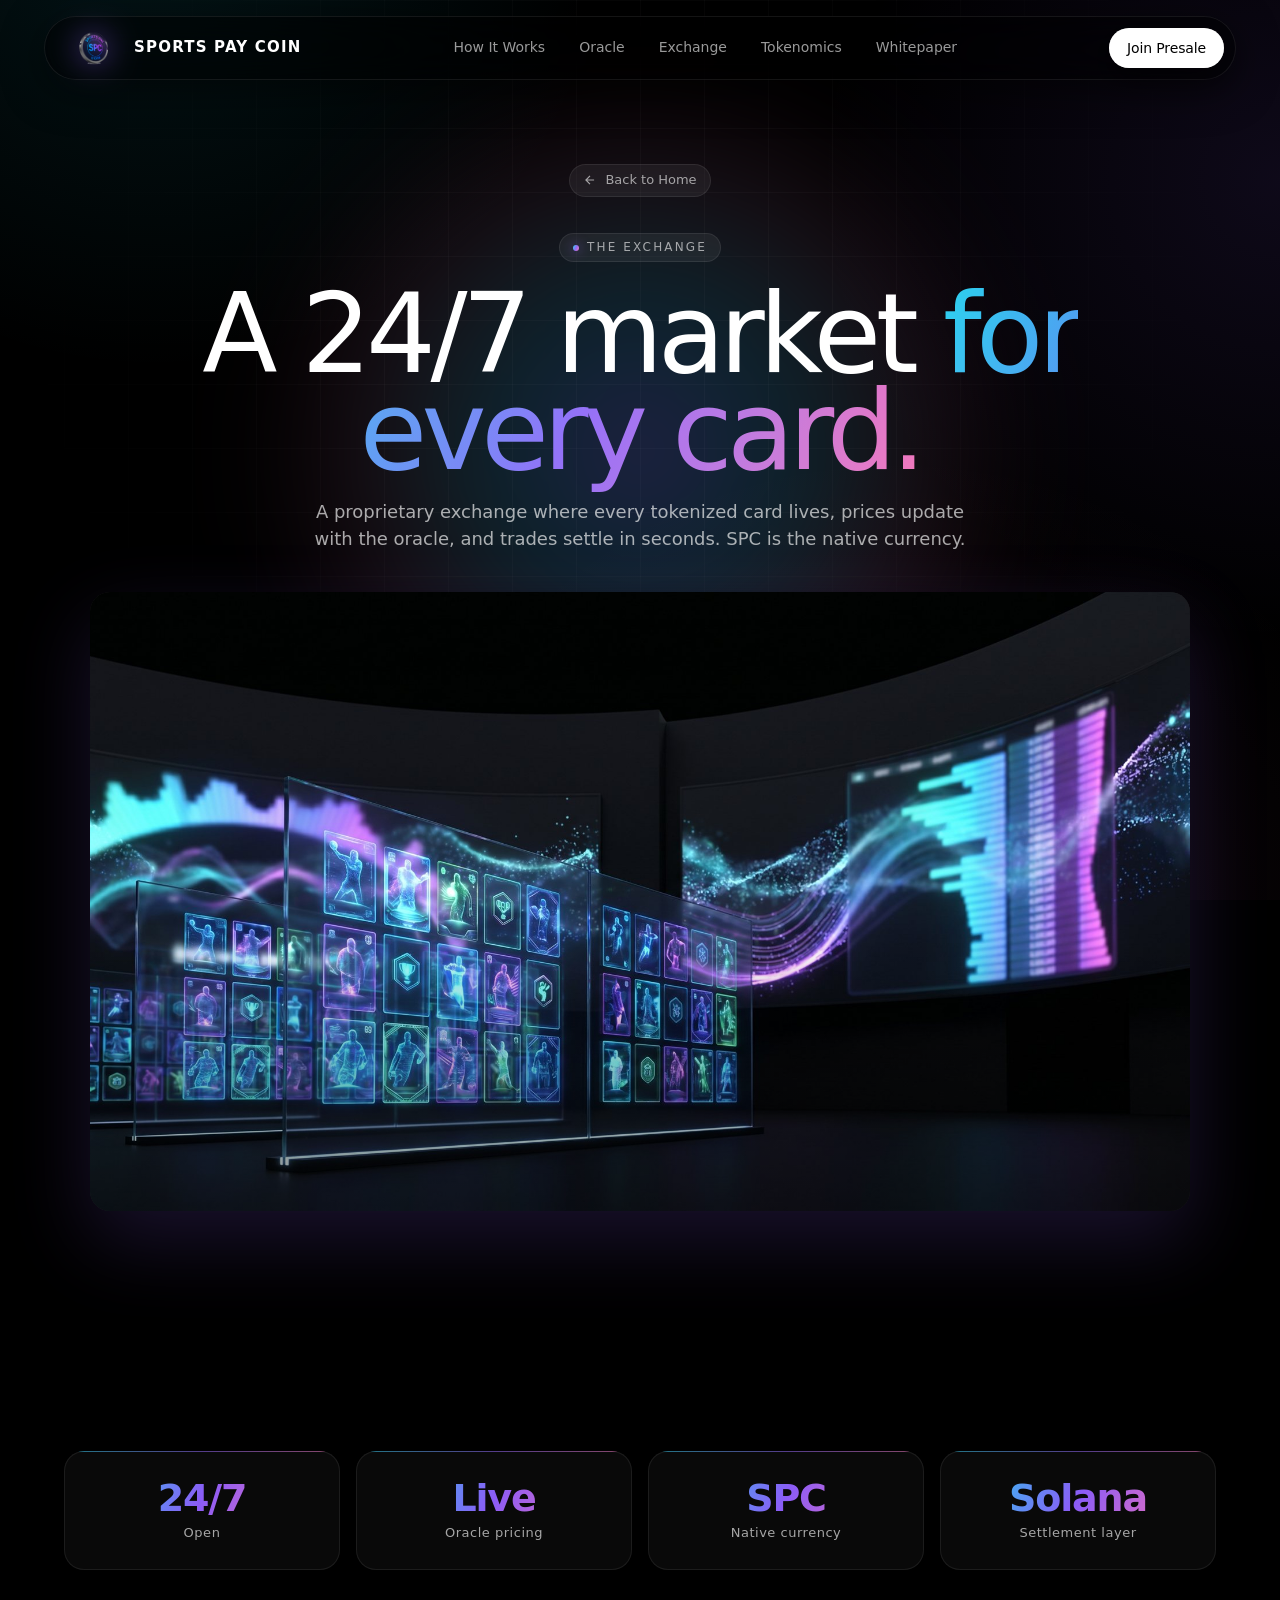
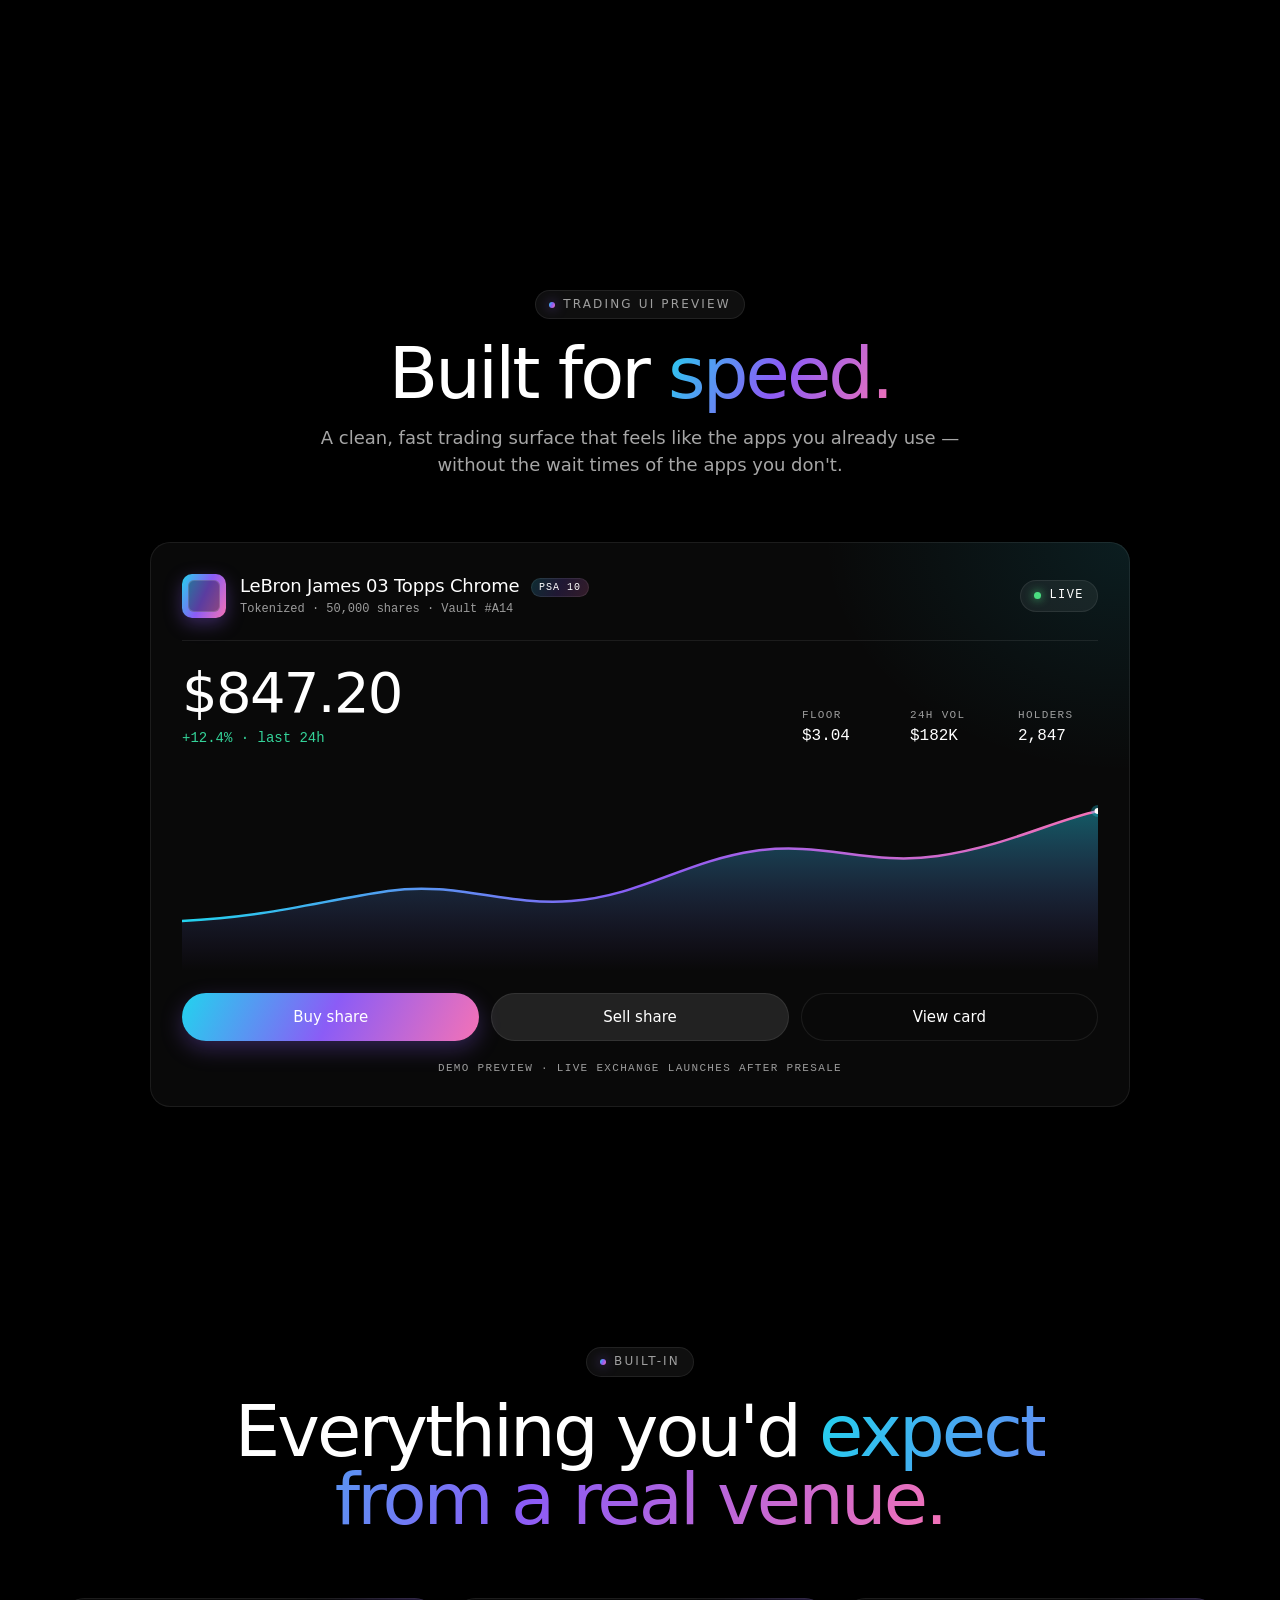
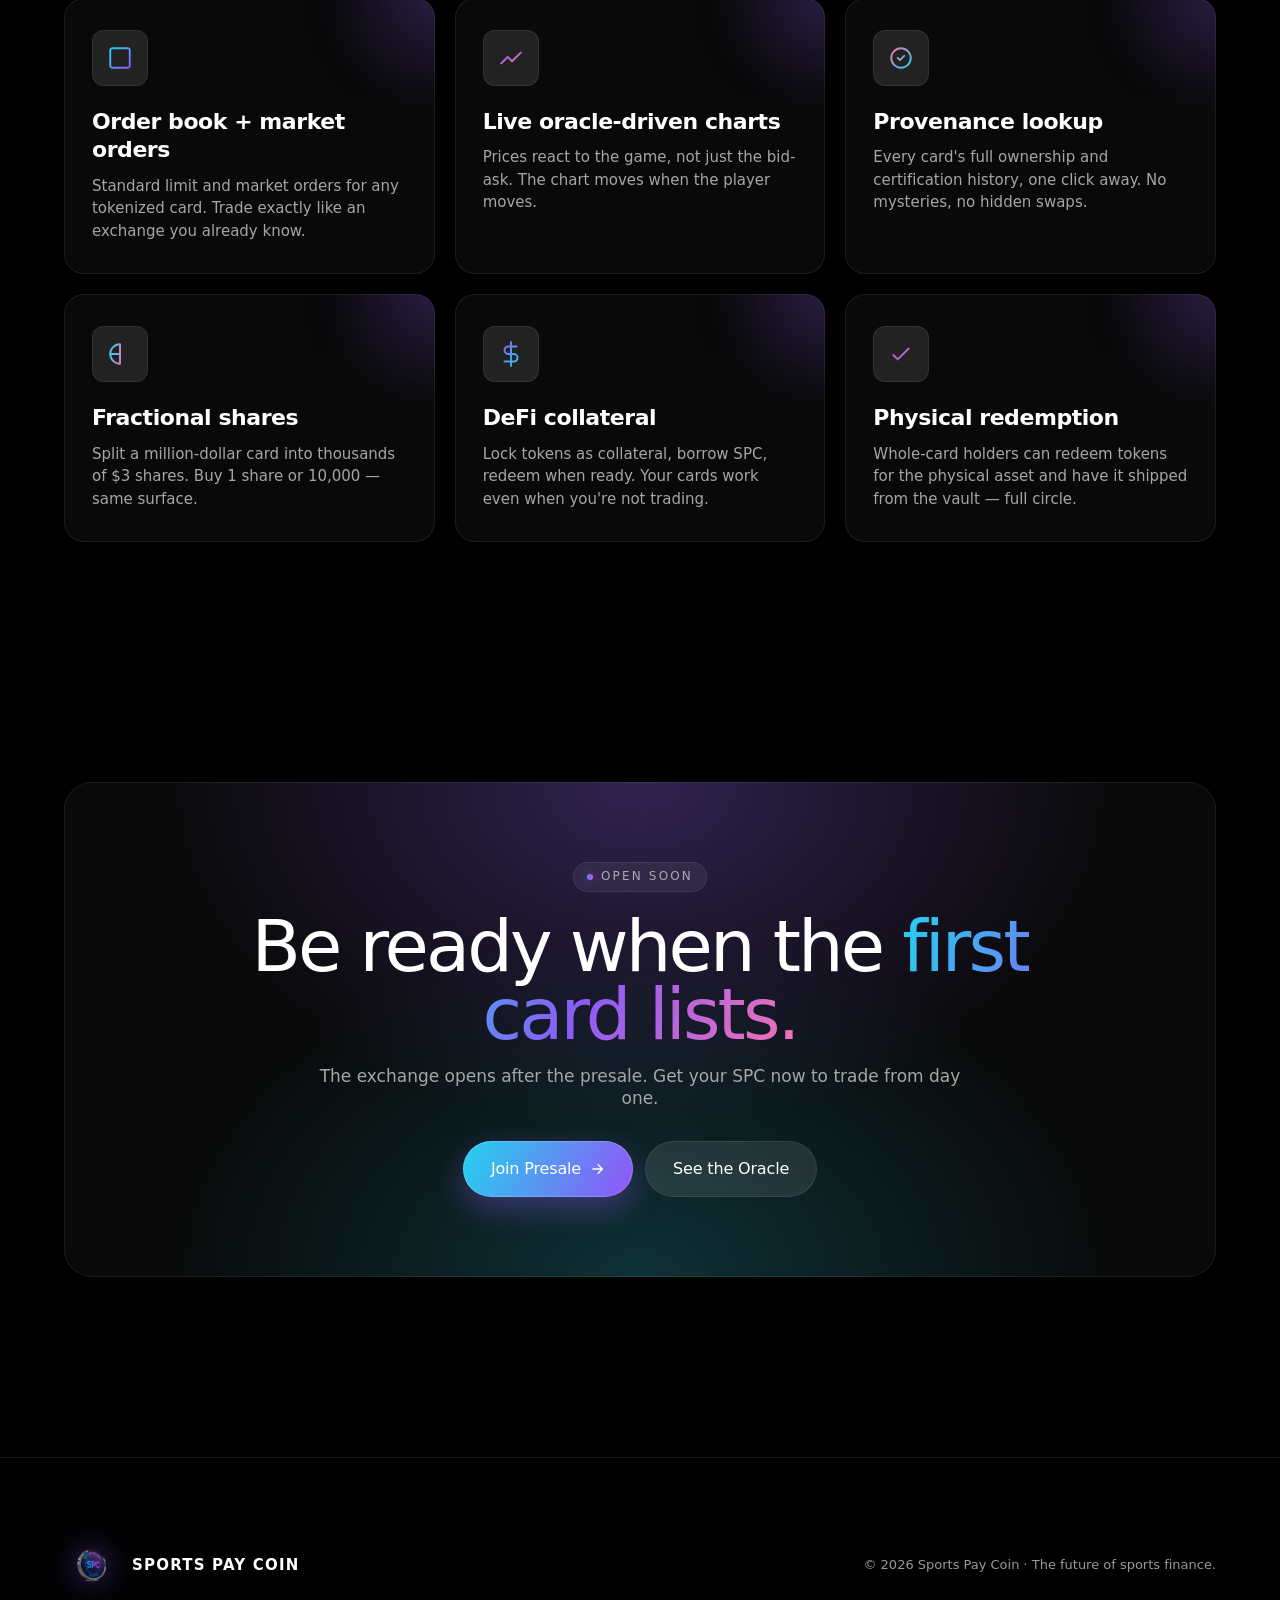
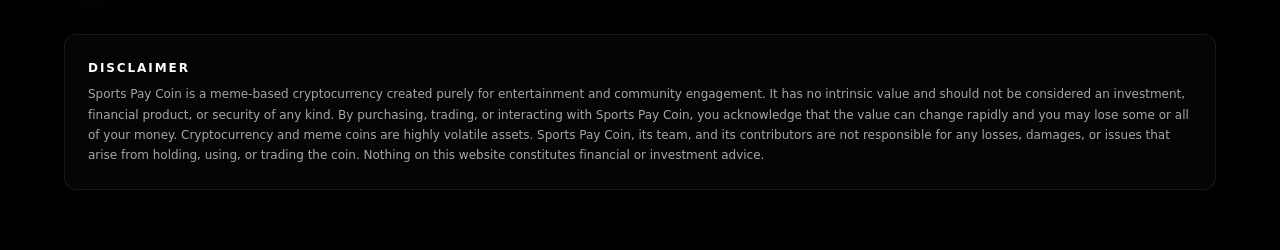
==== exchange.html @ 7f68256e "Major pivot: card-tokenization product + Sports Oracle pages Adds the full sector-page structure per" ====
<!DOCTYPE html>
<html lang="en">
<head>
<meta charset="UTF-8" />
<meta name="viewport" content="width=device-width, initial-scale=1.0" />
<meta http-equiv="Content-Security-Policy" content="default-src 'self'; script-src 'self' 'unsafe-inline' https://unpkg.com; style-src 'self' 'unsafe-inline' https://fonts.googleapis.com; font-src 'self' https://fonts.gstatic.com; img-src 'self' https: data:; connect-src 'self' https://api.rss2json.com https://api.coingecko.com; object-src 'none'; base-uri 'self'; frame-ancestors 'none'; form-action 'self'; upgrade-insecure-requests" />
<meta name="referrer" content="strict-origin-when-cross-origin" />
<title>The Exchange | SportsPayCoin</title>
<meta name="description" content="The Sports Pay Coin exchange — a 24/7 venue for tokenized sports cards. Fractional shares, instant settlement, live oracle-driven prices." />
<link rel="stylesheet" href="styles.css" />
</head>
<body>

<div class="cursor-glow" aria-hidden="true"></div>

<nav class="nav">
  <div class="nav-inner">
    <a href="index.html" class="brand">
      <span class="brand-coin"></span>
      <span>Sports Pay Coin</span>
    </a>
    <ul class="nav-links">
      <li><a href="how-it-works.html">How It Works</a></li>
      <li><a href="oracle.html">Oracle</a></li>
      <li><a href="exchange.html">Exchange</a></li>
      <li><a href="tokenomics.html">Tokenomics</a></li>
      <li><a href="whitepaper.html">Whitepaper</a></li>
    </ul>
    <a href="index.html#presale" class="btn btn-primary nav-cta">Join Presale</a>
  </div>
</nav>

<!-- Hero -->
<header class="tk-hero">
  <div class="container">
    <a href="index.html" class="back-link">
      <svg width="14" height="14" viewBox="0 0 24 24" fill="none" stroke="currentColor" stroke-width="2"><path d="M19 12H5M12 19l-7-7 7-7"/></svg>
      Back to Home
    </a>
    <div style="margin-top: 36px;">
      <span class="eyebrow"><span class="dot"></span>The Exchange</span>
    </div>
    <h1 class="h-display">A 24/7 market <span class="gradient-text">for every card.</span></h1>
    <p class="lead">A proprietary exchange where every tokenized card lives, prices update with the oracle, and trades settle in seconds. SPC is the native currency.</p>
  </div>
</header>

<!-- Hero image -->
<section style="padding-top: 0;">
  <div class="container">
    <div class="hero-image-frame reveal">
      <img src="images/generated/trade-step.jpg" alt="A futuristic trading floor with floating holographic sports cards" loading="eager" />
    </div>
  </div>
</section>

<!-- Specs -->
<section>
  <div class="container">
    <div class="specs-grid">
      <div class="spec-card reveal">
        <div class="spec-num">24/7</div>
        <div class="spec-label">Open</div>
      </div>
      <div class="spec-card reveal">
        <div class="spec-num">Live</div>
        <div class="spec-label">Oracle pricing</div>
      </div>
      <div class="spec-card reveal">
        <div class="spec-num">SPC</div>
        <div class="spec-label">Native currency</div>
      </div>
      <div class="spec-card reveal">
        <div class="spec-num">Solana</div>
        <div class="spec-label">Settlement layer</div>
      </div>
    </div>
  </div>
</section>

<!-- Mock trading interface -->
<section>
  <div class="container">
    <div class="section-head reveal">
      <span class="eyebrow"><span class="dot"></span>Trading UI Preview</span>
      <h2 class="h-section">Built for <span class="gradient-text">speed.</span></h2>
      <p class="lead">A clean, fast trading surface that feels like the apps you already use — without the wait times of the apps you don't.</p>
    </div>

    <div class="exchange-mock reveal">
      <div class="exchange-mock-head">
        <div class="exchange-mock-pair">
          <div class="exchange-mock-pair-icon"></div>
          <div>
            <div class="exchange-mock-pair-name">LeBron James 03 Topps Chrome <span class="grade-pill">PSA 10</span></div>
            <div class="exchange-mock-pair-sub">Tokenized · 50,000 shares · Vault #A14</div>
          </div>
        </div>
        <div class="exchange-mock-status"><span class="live-dot"></span>Live</div>
      </div>

      <div class="exchange-mock-price-row">
        <div>
          <div class="exchange-mock-price">$847.20</div>
          <div class="exchange-mock-change up">+12.4% · last 24h</div>
        </div>
        <div class="exchange-mock-meta">
          <div class="meta-cell"><div class="meta-lbl">Floor</div><div class="meta-val">$3.04</div></div>
          <div class="meta-cell"><div class="meta-lbl">24h Vol</div><div class="meta-val">$182K</div></div>
          <div class="meta-cell"><div class="meta-lbl">Holders</div><div class="meta-val">2,847</div></div>
        </div>
      </div>

      <div class="exchange-mock-chart">
        <svg viewBox="0 0 800 200" preserveAspectRatio="none">
          <defs>
            <linearGradient id="exgrad-area" x1="0" y1="0" x2="0" y2="1">
              <stop offset="0%" stop-color="#22d3ee" stop-opacity="0.4"/>
              <stop offset="100%" stop-color="#8b5cf6" stop-opacity="0"/>
            </linearGradient>
            <linearGradient id="exgrad-line" x1="0" y1="0" x2="1" y2="0">
              <stop offset="0%" stop-color="#22d3ee"/>
              <stop offset="50%" stop-color="#8b5cf6"/>
              <stop offset="100%" stop-color="#f472b6"/>
            </linearGradient>
          </defs>
          <path d="M 0 150 C 80 145, 120 130, 180 120 C 240 110, 280 135, 340 130 C 400 125, 440 90, 500 80 C 560 70, 600 95, 660 85 C 720 75, 760 50, 800 40 L 800 200 L 0 200 Z" fill="url(#exgrad-area)"/>
          <path d="M 0 150 C 80 145, 120 130, 180 120 C 240 110, 280 135, 340 130 C 400 125, 440 90, 500 80 C 560 70, 600 95, 660 85 C 720 75, 760 50, 800 40" fill="none" stroke="url(#exgrad-line)" stroke-width="2.5" stroke-linecap="round"/>
          <circle cx="800" cy="40" r="6" fill="#22d3ee" opacity="0.3"/>
          <circle cx="800" cy="40" r="3" fill="#fff"/>
        </svg>
      </div>

      <div class="exchange-mock-actions">
        <button class="exchange-mock-btn buy" type="button">Buy share</button>
        <button class="exchange-mock-btn sell" type="button">Sell share</button>
        <button class="exchange-mock-btn ghost" type="button">View card</button>
      </div>

      <div class="exchange-mock-footer">
        Demo preview · Live exchange launches after presale
      </div>
    </div>
  </div>
</section>

<!-- Features -->
<section>
  <div class="container">
    <div class="section-head reveal">
      <span class="eyebrow"><span class="dot"></span>Built-In</span>
      <h2 class="h-section">Everything you'd <span class="gradient-text">expect from a real venue.</span></h2>
    </div>

    <div class="feature-grid">
      <div class="feature-card reveal">
        <div class="feature-icon">
          <svg viewBox="0 0 24 24" fill="none" stroke="url(#xg1)" stroke-width="1.8" stroke-linecap="round" stroke-linejoin="round">
            <defs><linearGradient id="xg1" x1="0" x2="1" y1="0" y2="1"><stop offset="0%" stop-color="#22d3ee"/><stop offset="100%" stop-color="#8b5cf6"/></linearGradient></defs>
            <rect x="3" y="3" width="18" height="18" rx="2"/><path d="M3 9h18"/>
          </svg>
        </div>
        <h3>Order book + market orders</h3>
        <p>Standard limit and market orders for any tokenized card. Trade exactly like an exchange you already know.</p>
      </div>

      <div class="feature-card reveal">
        <div class="feature-icon">
          <svg viewBox="0 0 24 24" fill="none" stroke="url(#xg2)" stroke-width="1.8" stroke-linecap="round" stroke-linejoin="round">
            <defs><linearGradient id="xg2" x1="0" x2="1" y1="0" y2="1"><stop offset="0%" stop-color="#8b5cf6"/><stop offset="100%" stop-color="#f472b6"/></linearGradient></defs>
            <polyline points="3 17 9 11 13 15 21 7"/>
          </svg>
        </div>
        <h3>Live oracle-driven charts</h3>
        <p>Prices react to the game, not just the bid-ask. The chart moves when the player moves.</p>
      </div>

      <div class="feature-card reveal">
        <div class="feature-icon">
          <svg viewBox="0 0 24 24" fill="none" stroke="url(#xg3)" stroke-width="1.8" stroke-linecap="round" stroke-linejoin="round">
            <defs><linearGradient id="xg3" x1="0" x2="1" y1="0" y2="1"><stop offset="0%" stop-color="#f472b6"/><stop offset="100%" stop-color="#22d3ee"/></linearGradient></defs>
            <circle cx="12" cy="12" r="9"/><path d="M9 12l2 2 4-4"/>
          </svg>
        </div>
        <h3>Provenance lookup</h3>
        <p>Every card's full ownership and certification history, one click away. No mysteries, no hidden swaps.</p>
      </div>

      <div class="feature-card reveal">
        <div class="feature-icon">
          <svg viewBox="0 0 24 24" fill="none" stroke="url(#xg4)" stroke-width="1.8" stroke-linecap="round" stroke-linejoin="round">
            <defs><linearGradient id="xg4" x1="0" x2="1" y1="0" y2="1"><stop offset="0%" stop-color="#22d3ee"/><stop offset="100%" stop-color="#f472b6"/></linearGradient></defs>
            <path d="M3 12a9 9 0 0 1 9-9v9z"/><path d="M3 12a9 9 0 0 0 9 9v-9z"/>
          </svg>
        </div>
        <h3>Fractional shares</h3>
        <p>Split a million-dollar card into thousands of $3 shares. Buy 1 share or 10,000 — same surface.</p>
      </div>

      <div class="feature-card reveal">
        <div class="feature-icon">
          <svg viewBox="0 0 24 24" fill="none" stroke="url(#xg5)" stroke-width="1.8" stroke-linecap="round" stroke-linejoin="round">
            <defs><linearGradient id="xg5" x1="0" x2="1" y1="0" y2="1"><stop offset="0%" stop-color="#8b5cf6"/><stop offset="100%" stop-color="#22d3ee"/></linearGradient></defs>
            <path d="M12 1v22M17 5H9.5a3.5 3.5 0 0 0 0 7h5a3.5 3.5 0 0 1 0 7H6"/>
          </svg>
        </div>
        <h3>DeFi collateral</h3>
        <p>Lock tokens as collateral, borrow SPC, redeem when ready. Your cards work even when you're not trading.</p>
      </div>

      <div class="feature-card reveal">
        <div class="feature-icon">
          <svg viewBox="0 0 24 24" fill="none" stroke="url(#xg6)" stroke-width="1.8" stroke-linecap="round" stroke-linejoin="round">
            <defs><linearGradient id="xg6" x1="0" x2="1" y1="0" y2="1"><stop offset="0%" stop-color="#f472b6"/><stop offset="100%" stop-color="#8b5cf6"/></linearGradient></defs>
            <path d="M5 13l4 4L19 7"/>
          </svg>
        </div>
        <h3>Physical redemption</h3>
        <p>Whole-card holders can redeem tokens for the physical asset and have it shipped from the vault — full circle.</p>
      </div>
    </div>
  </div>
</section>

<!-- Final CTA -->
<section>
  <div class="container">
    <div class="final-cta reveal">
      <span class="eyebrow"><span class="dot"></span>Open Soon</span>
      <h2 class="h-section" style="margin-top: 20px;">Be ready when the <span class="gradient-text">first card lists.</span></h2>
      <p>The exchange opens after the presale. Get your SPC now to trade from day one.</p>
      <div class="ctas">
        <a href="index.html#presale" class="btn btn-grad btn-lg">
          Join Presale
          <span class="btn-arrow"><svg width="16" height="16" viewBox="0 0 24 24" fill="none" stroke="currentColor" stroke-width="2"><path d="M5 12h14M13 5l7 7-7 7"/></svg></span>
        </a>
        <a href="oracle.html" class="btn btn-frost btn-lg">See the Oracle</a>
      </div>
    </div>
  </div>
</section>

<footer class="footer">
  <div class="container">
    <div class="footer-top">
      <div class="brand">
        <span class="brand-coin"></span>
        <span>Sports Pay Coin</span>
      </div>
      <div class="footer-copy">© 2026 Sports Pay Coin · The future of sports finance.</div>
    </div>
    <div class="footer-disclaimer">
      <strong>Disclaimer</strong>
      Sports Pay Coin is a meme-based cryptocurrency created purely for entertainment and community engagement. It has no intrinsic value and should not be considered an investment, financial product, or security of any kind. By purchasing, trading, or interacting with Sports Pay Coin, you acknowledge that the value can change rapidly and you may lose some or all of your money. Cryptocurrency and meme coins are highly volatile assets. Sports Pay Coin, its team, and its contributors are not responsible for any losses, damages, or issues that arise from holding, using, or trading the coin. Nothing on this website constitutes financial or investment advice.
    </div>
  </div>
</footer>

<script src="script.js"></script>
</body>
</html>
---- styles.css ----
/* =========================================================
   SportsPayCoin: Framer-inspired design system
   Pure black void · GT Walsheim-style display · Pill buttons
   Cyan→Purple→Pink gradient as brand accent · Framer Blue
   ========================================================= */

@import url('https://fonts.googleapis.com/css2?family=Inter:wght@400;500;600;700&family=Space+Grotesk:wght@500;600;700&family=JetBrains+Mono:wght@400;500&display=swap');

:root {
  /* Core void palette */
  --void: #000000;
  --void-elev: #060606;
  --void-card: #090909;
  --white: #ffffff;
  --silver: #a6a6a6;
  --ghost: rgba(255, 255, 255, 0.6);
  --frost-1: rgba(255, 255, 255, 0.06);
  --frost-2: rgba(255, 255, 255, 0.10);
  --frost-3: rgba(255, 255, 255, 0.18);
  --hairline: rgba(255, 255, 255, 0.08);

  /* Framer accent */
  --framer-blue: #0099ff;
  --framer-blue-glow: rgba(0, 153, 255, 0.15);

  /* SPC brand gradient: cyan, purple, pink (from logo) */
  --spc-cyan: #22d3ee;
  --spc-violet: #8b5cf6;
  --spc-pink: #f472b6;
  --spc-magenta: #ec4899;

  --grad-brand: linear-gradient(115deg, #22d3ee 0%, #8b5cf6 50%, #f472b6 100%);
  --grad-brand-soft: linear-gradient(115deg, rgba(34, 211, 238, 0.18), rgba(139, 92, 246, 0.18) 50%, rgba(244, 114, 182, 0.18));
  --grad-brand-line: linear-gradient(90deg, #22d3ee, #8b5cf6, #f472b6);
  --grad-text: linear-gradient(115deg, #ffffff 0%, #cffaff 35%, #d6c2ff 60%, #ffd0e9 100%);

  /* Type stacks */
  --display: 'Space Grotesk', 'GT Walsheim', system-ui, -apple-system, sans-serif;
  --body: 'Inter', system-ui, -apple-system, sans-serif;
  --mono: 'JetBrains Mono', ui-monospace, monospace;

  /* Spacing */
  --container: 1200px;
  --section-y: 120px;

  /* Radius */
  --r-sm: 8px;
  --r-md: 12px;
  --r-lg: 20px;
  --r-pill: 999px;
}

* {
  margin: 0;
  padding: 0;
  box-sizing: border-box;
}

html {
  scroll-behavior: smooth;
}

body {
  background: var(--void);
  color: var(--white);
  font-family: var(--body);
  font-size: 15px;
  line-height: 1.30;
  letter-spacing: -0.01px;
  font-feature-settings: 'cv01', 'cv05', 'cv09', 'cv11', 'ss03', 'ss07';
  -webkit-font-smoothing: antialiased;
  -moz-osx-font-smoothing: grayscale;
  overflow-x: hidden;
}

/* Ambient brand glow on background */
body::before {
  content: '';
  position: fixed;
  inset: 0;
  z-index: -2;
  background:
    radial-gradient(60vw 60vw at 12% -10%, rgba(34, 211, 238, 0.10), transparent 60%),
    radial-gradient(60vw 60vw at 100% 20%, rgba(139, 92, 246, 0.10), transparent 60%),
    radial-gradient(70vw 70vw at 70% 110%, rgba(244, 114, 182, 0.08), transparent 60%);
  pointer-events: none;
}

body::after {
  content: '';
  position: fixed;
  inset: 0;
  z-index: -1;
  background-image:
    linear-gradient(rgba(255,255,255,0.025) 1px, transparent 1px),
    linear-gradient(90deg, rgba(255,255,255,0.025) 1px, transparent 1px);
  background-size: 64px 64px;
  mask-image: radial-gradient(ellipse at 50% 30%, black 30%, transparent 70%);
  pointer-events: none;
}

img, svg { display: block; max-width: 100%; }

a { color: inherit; text-decoration: none; }

button { font-family: inherit; cursor: pointer; border: none; background: none; color: inherit; }

.container {
  max-width: var(--container);
  margin: 0 auto;
  padding: 0 24px;
}

/* =========================================================
   Typography
   ========================================================= */

.eyebrow {
  display: inline-flex;
  align-items: center;
  gap: 8px;
  font-family: var(--body);
  font-size: 12px;
  font-weight: 500;
  letter-spacing: 0.18em;
  text-transform: uppercase;
  color: var(--ghost);
  padding: 7px 14px;
  border-radius: var(--r-pill);
  background: var(--frost-1);
  box-shadow: inset 0 0 0 1px var(--hairline);
}

.eyebrow .dot {
  width: 6px;
  height: 6px;
  border-radius: 50%;
  background: var(--grad-brand);
  box-shadow: 0 0 12px rgba(139, 92, 246, 0.7);
}

h1, h2, h3, h4 {
  font-family: var(--display);
  font-weight: 500;
  color: var(--white);
}

.h-display {
  font-family: var(--display);
  font-weight: 500;
  font-size: clamp(56px, 9vw, 110px);
  line-height: 0.88;
  letter-spacing: -0.05em;
}

.h-section {
  font-family: var(--display);
  font-weight: 500;
  font-size: clamp(40px, 6vw, 72px);
  line-height: 0.95;
  letter-spacing: -0.04em;
}

.h-feature {
  font-family: var(--display);
  font-weight: 500;
  font-size: 28px;
  line-height: 1.13;
  letter-spacing: -0.02em;
}

.lead {
  font-size: 18px;
  color: var(--silver);
  line-height: 1.5;
  max-width: 60ch;
}

.body-muted { color: var(--silver); }

.gradient-text {
  background: var(--grad-brand);
  -webkit-background-clip: text;
  background-clip: text;
  -webkit-text-fill-color: transparent;
  color: transparent;
}

.shimmer-text {
  background: var(--grad-text);
  background-size: 200% 100%;
  -webkit-background-clip: text;
  background-clip: text;
  -webkit-text-fill-color: transparent;
  color: transparent;
  animation: shimmer 8s linear infinite;
}

@keyframes shimmer {
  0% { background-position: 0% 50%; }
  100% { background-position: 200% 50%; }
}

/* =========================================================
   Buttons (pill-only, per Framer)
   ========================================================= */

.btn {
  display: inline-flex;
  align-items: center;
  justify-content: center;
  gap: 8px;
  height: 48px;
  padding: 0 22px;
  border-radius: var(--r-pill);
  font-family: var(--body);
  font-size: 15px;
  font-weight: 500;
  letter-spacing: -0.01em;
  white-space: nowrap;
  cursor: pointer;
  transition: transform 0.25s cubic-bezier(.2,.7,.2,1), box-shadow 0.25s, background 0.25s, color 0.25s;
  position: relative;
  isolation: isolate;
}

.btn-primary {
  background: var(--white);
  color: var(--void);
  box-shadow: 0 10px 30px rgba(0,0,0,0.45), inset 0 0 0 1px rgba(255,255,255,0.4);
}
.btn-primary:hover { transform: translateY(-1px) scale(1.015); box-shadow: 0 14px 40px rgba(255,255,255,0.18); }

.btn-frost {
  background: var(--frost-2);
  color: var(--white);
  box-shadow: inset 0 0 0 1px var(--hairline);
  backdrop-filter: blur(8px);
  -webkit-backdrop-filter: blur(8px);
}
.btn-frost:hover { background: var(--frost-3); transform: translateY(-1px); }

.btn-grad {
  color: var(--white);
  background: linear-gradient(115deg, #22d3ee 0%, #8b5cf6 50%, #f472b6 100%);
  background-size: 200% 100%;
  box-shadow: 0 12px 30px rgba(139, 92, 246, 0.35), inset 0 0 0 1px rgba(255,255,255,0.18);
}
.btn-grad:hover { background-position: 100% 50%; transform: translateY(-1px) scale(1.015); }

.btn-ghost {
  background: transparent;
  color: var(--white);
  box-shadow: inset 0 0 0 1px var(--hairline);
}
.btn-ghost:hover { background: var(--frost-1); }

.btn-arrow {
  display: inline-flex;
  align-items: center;
  gap: 6px;
}
.btn-arrow svg { transition: transform 0.25s; }
.btn:hover .btn-arrow svg { transform: translateX(3px); }

.btn-lg { height: 56px; padding: 0 28px; font-size: 16px; }

/* =========================================================
   Navigation
   ========================================================= */

.nav {
  position: sticky;
  top: 16px;
  z-index: 100;
  margin: 16px auto 0;
  max-width: 1240px;
  padding: 0 24px;
}

.nav-inner {
  display: flex;
  align-items: center;
  justify-content: space-between;
  gap: 24px;
  height: 64px;
  padding: 0 12px 0 22px;
  border-radius: 100px;
  background: rgba(0,0,0,0.55);
  backdrop-filter: blur(18px) saturate(140%);
  -webkit-backdrop-filter: blur(18px) saturate(140%);
  box-shadow:
    inset 0 0 0 1px var(--hairline),
    0 10px 40px rgba(0,0,0,0.5);
}

.brand {
  display: flex;
  align-items: center;
  gap: 10px;
  font-family: var(--display);
  font-weight: 600;
  font-size: 14px;
  letter-spacing: 0.08em;
  text-transform: uppercase;
  color: var(--white);
}

.brand-coin {
  width: 56px;
  height: 56px;
  background-image: url('spc-logo.png');
  background-size: contain;
  background-repeat: no-repeat;
  background-position: center;
  position: relative;
  flex-shrink: 0;
  filter: drop-shadow(0 0 16px rgba(139, 92, 246, 0.55));
}
.brand { gap: 12px; font-size: 15px; }

.nav-links {
  display: flex;
  align-items: center;
  gap: 6px;
  list-style: none;
}
.nav-links a {
  font-size: 14px;
  font-weight: 500;
  color: var(--ghost);
  padding: 8px 14px;
  border-radius: var(--r-pill);
  transition: color 0.2s, background 0.2s;
}
.nav-links a:hover { color: var(--white); background: var(--frost-1); }

.nav-cta { height: 40px; padding: 0 18px; font-size: 14px; }

/* =========================================================
   Hero
   ========================================================= */

.hero {
  position: relative;
  padding: 120px 0 60px;
  text-align: center;
  overflow: hidden;
}

.hero-eyebrow { margin-bottom: 28px; }

.hero h1 {
  margin: 0 auto 28px;
  max-width: 14ch;
}

.hero p.lead {
  margin: 0 auto 40px;
  max-width: 60ch;
  text-align: center;
}

.hero-ctas {
  display: flex;
  flex-wrap: wrap;
  gap: 12px;
  justify-content: center;
  margin-bottom: 64px;
}

.hero-aurora {
  position: absolute;
  left: 50%;
  top: 0;
  transform: translateX(-50%);
  width: min(1200px, 110vw);
  height: 720px;
  pointer-events: none;
  z-index: -1;
  filter: blur(80px);
  opacity: 0.7;
}
.hero-aurora .blob {
  position: absolute;
  border-radius: 50%;
  mix-blend-mode: screen;
  animation: float 14s ease-in-out infinite;
}
.hero-aurora .b1 { width: 520px; height: 520px; top: 60px; left: 10%; background: radial-gradient(circle, #22d3ee 0%, transparent 70%); }
.hero-aurora .b2 { width: 600px; height: 600px; top: -60px; left: 38%; background: radial-gradient(circle, #8b5cf6 0%, transparent 70%); animation-delay: -4s; }
.hero-aurora .b3 { width: 480px; height: 480px; top: 120px; left: 65%; background: radial-gradient(circle, #f472b6 0%, transparent 70%); animation-delay: -8s; }

@keyframes float {
  0%, 100% { transform: translate(0, 0) scale(1); }
  33% { transform: translate(40px, -30px) scale(1.06); }
  66% { transform: translate(-30px, 30px) scale(0.97); }
}

/* Floating 3D coin in hero */
.hero-coin {
  margin: 0 auto 8px;
  width: 380px;
  height: 380px;
  position: relative;
  display: grid;
  place-items: center;
  animation: bob 6s ease-in-out infinite;
  filter:
    drop-shadow(0 30px 60px rgba(139, 92, 246, 0.45))
    drop-shadow(0 10px 30px rgba(34, 211, 238, 0.30));
}
@keyframes bob {
  0%,100% { transform: translateY(0); }
  50% { transform: translateY(-14px); }
}
#coin3d-host {
  width: 100%;
  height: 100%;
  position: relative;
  user-select: none;
  -webkit-user-select: none;
  touch-action: none;
}
#coin3d-host canvas {
  display: block;
  width: 100%;
  height: 100%;
}
.coin-hint {
  position: absolute;
  left: 50%;
  bottom: -8px;
  transform: translateX(-50%);
  font-family: var(--mono, 'JetBrains Mono', monospace);
  font-size: 10px;
  letter-spacing: 0.08em;
  text-transform: uppercase;
  color: rgba(255,255,255,0.45);
  white-space: nowrap;
  pointer-events: none;
  opacity: 0;
  animation: hintFade 0.6s ease-out 1.2s forwards;
}
@keyframes hintFade {
  to { opacity: 1; }
}

/* =========================================================
   Cursor-follow background glow
   ========================================================= */

.cursor-glow {
  position: fixed;
  pointer-events: none;
  width: 700px;
  height: 700px;
  left: 50%;
  top: 50%;
  border-radius: 50%;
  background:
    radial-gradient(circle at center,
      rgba(139, 92, 246, 0.30) 0%,
      rgba(34, 211, 238, 0.18) 30%,
      rgba(244, 114, 182, 0.12) 55%,
      transparent 75%);
  filter: blur(60px);
  transform: translate3d(-50%, -50%, 0);
  z-index: 0;
  mix-blend-mode: screen;
  will-change: transform;
  transition: opacity 0.4s ease;
}
@media (prefers-reduced-motion: reduce) {
  .cursor-glow { display: none; }
}

/* =========================================================
   Countdown
   ========================================================= */

.countdown-card {
  margin: 40px auto 0;
  max-width: 880px;
  padding: 36px 28px;
  border-radius: var(--r-lg);
  background: linear-gradient(180deg, rgba(255,255,255,0.04), rgba(255,255,255,0.01));
  box-shadow:
    inset 0 0 0 1px var(--hairline),
    0 20px 60px rgba(0,0,0,0.5);
  position: relative;
  overflow: hidden;
}
.countdown-card::before {
  content: '';
  position: absolute;
  inset: 0;
  background: var(--grad-brand-soft);
  opacity: 0.6;
  mix-blend-mode: screen;
  pointer-events: none;
}
.countdown-card > * { position: relative; }

.countdown-label {
  display: block;
  text-align: center;
  font-size: 12px;
  font-weight: 500;
  letter-spacing: 0.22em;
  text-transform: uppercase;
  color: var(--ghost);
  margin-bottom: 8px;
}

.countdown-date {
  text-align: center;
  font-family: var(--display);
  font-size: clamp(20px, 2.6vw, 28px);
  font-weight: 500;
  letter-spacing: -0.02em;
  color: var(--white);
  margin-bottom: 28px;
}

.countdown-grid {
  display: grid;
  grid-template-columns: repeat(4, 1fr);
  gap: 12px;
}

.countdown-cell {
  position: relative;
  background: rgba(0,0,0,0.55);
  border-radius: var(--r-md);
  padding: 22px 12px;
  text-align: center;
  box-shadow: inset 0 0 0 1px var(--hairline);
  overflow: hidden;
}
.countdown-cell::after {
  content: '';
  position: absolute;
  left: 0; right: 0; top: 0;
  height: 1px;
  background: var(--grad-brand-line);
  opacity: 0.6;
}
.countdown-num {
  font-family: var(--display);
  font-weight: 600;
  font-size: clamp(36px, 6vw, 56px);
  line-height: 1;
  letter-spacing: -0.04em;
  background: var(--grad-text);
  -webkit-background-clip: text;
  background-clip: text;
  -webkit-text-fill-color: transparent;
}
.countdown-unit {
  margin-top: 6px;
  font-size: 11px;
  font-weight: 500;
  letter-spacing: 0.2em;
  text-transform: uppercase;
  color: var(--ghost);
}

/* Hero video bleeds to the card's edges so it looks like one unit */
.presale-video-wrap {
  position: relative;
  margin: 28px -28px -36px;
  background: #000;
  border-bottom-left-radius: var(--r-lg);
  border-bottom-right-radius: var(--r-lg);
  overflow: hidden;
  /* subtle top divider so the video reads as a separate slab */
  box-shadow: inset 0 1px 0 rgba(255, 255, 255, 0.06);
}
.presale-video {
  display: block;
  width: 100%;
  height: auto;
  background: #000;
}
.presale-mute-btn {
  position: absolute;
  bottom: 14px;
  right: 14px;
  width: 44px;
  height: 44px;
  border-radius: 50%;
  border: 0;
  padding: 0;
  background: rgba(0, 0, 0, 0.55);
  -webkit-backdrop-filter: blur(8px);
          backdrop-filter: blur(8px);
  box-shadow: inset 0 0 0 1px rgba(255, 255, 255, 0.18);
  display: grid;
  place-items: center;
  cursor: pointer;
  color: #fff;
  transition: background 0.2s ease, transform 0.2s ease, box-shadow 0.2s ease;
}
.presale-mute-btn:hover {
  background: rgba(0, 0, 0, 0.78);
  transform: scale(1.06);
  box-shadow: inset 0 0 0 1px rgba(255, 255, 255, 0.28),
              0 8px 24px rgba(0, 0, 0, 0.45);
}
.presale-mute-btn:focus-visible {
  outline: 2px solid #22d3ee;
  outline-offset: 3px;
}
.presale-mute-ico {
  display: block;
  width: 22px;
  height: 22px;
}
.presale-mute-ico svg { width: 100%; height: 100%; }

@media (max-width: 600px) {
  .presale-mute-btn {
    bottom: 10px;
    right: 10px;
    width: 38px;
    height: 38px;
  }
  .presale-mute-ico { width: 18px; height: 18px; }
}

/* =========================================================
   Section primitives
   ========================================================= */

section {
  padding: var(--section-y) 0;
  position: relative;
}

.section-head {
  text-align: center;
  margin-bottom: 64px;
}

.section-head .eyebrow { margin-bottom: 20px; }

.section-head h2 { margin: 0 auto 16px; max-width: 18ch; }

.section-head .lead { margin: 0 auto; }

/* Animation: reveal on scroll */
.reveal {
  opacity: 0;
  transform: translateY(20px);
  transition: opacity 0.8s cubic-bezier(.2,.7,.2,1), transform 0.8s cubic-bezier(.2,.7,.2,1);
}
.reveal.in { opacity: 1; transform: none; }

/* =========================================================
   How to buy
   ========================================================= */

.howto-grid {
  display: grid;
  grid-template-columns: 1fr 1fr;
  gap: 24px;
}

.step-card {
  position: relative;
  padding: 32px 28px;
  border-radius: var(--r-lg);
  background: var(--void-card);
  box-shadow:
    inset 0 0 0 1px var(--hairline),
    0 30px 60px rgba(0,0,0,0.4);
  overflow: hidden;
}
.step-card::before {
  content: '';
  position: absolute;
  inset: 0;
  padding: 1px;
  border-radius: inherit;
  background: var(--grad-brand-line);
  -webkit-mask: linear-gradient(#000 0 0) content-box, linear-gradient(#000 0 0);
          mask: linear-gradient(#000 0 0) content-box, linear-gradient(#000 0 0);
  -webkit-mask-composite: xor;
          mask-composite: exclude;
  opacity: 0.35;
  pointer-events: none;
}

.step-num {
  display: inline-flex;
  align-items: center;
  gap: 10px;
  font-family: var(--display);
  font-size: 13px;
  font-weight: 600;
  letter-spacing: 0.16em;
  text-transform: uppercase;
  color: var(--ghost);
  margin-bottom: 14px;
}
.step-num span {
  display: inline-grid;
  place-items: center;
  width: 28px;
  height: 28px;
  border-radius: 50%;
  background: var(--grad-brand);
  color: var(--void);
  font-weight: 700;
  font-size: 13px;
}

.step-card h3 {
  font-family: var(--display);
  font-size: 26px;
  font-weight: 500;
  letter-spacing: -0.02em;
  margin-bottom: 18px;
}

.step-list {
  list-style: none;
  display: grid;
  gap: 12px;
}
.step-list li {
  display: flex;
  gap: 12px;
  font-size: 15px;
  color: var(--silver);
  line-height: 1.5;
}
.step-list li::before {
  content: '';
  flex-shrink: 0;
  width: 6px;
  height: 6px;
  border-radius: 50%;
  margin-top: 9px;
  background: var(--grad-brand-line);
}

/* =========================================================
   Live chart
   ========================================================= */

.chart-card {
  position: relative;
  padding: 28px;
  border-radius: var(--r-lg);
  background: var(--void-card);
  box-shadow:
    inset 0 0 0 1px var(--hairline),
    0 30px 80px rgba(0,0,0,0.5);
}
.chart-card::after {
  content: '';
  position: absolute;
  inset: 0;
  border-radius: inherit;
  box-shadow: inset 0 0 0 1px var(--framer-blue-glow);
  pointer-events: none;
}

.chart-head {
  display: flex;
  align-items: center;
  justify-content: space-between;
  flex-wrap: wrap;
  gap: 16px;
  margin-bottom: 20px;
}
.chart-title {
  font-family: var(--display);
  font-size: 22px;
  font-weight: 500;
  letter-spacing: -0.02em;
}
.chart-sub { font-size: 13px; color: var(--ghost); margin-top: 4px; }

.chart-pill {
  display: inline-flex;
  align-items: center;
  gap: 8px;
  padding: 6px 12px;
  border-radius: var(--r-pill);
  background: rgba(34, 211, 238, 0.10);
  font-family: var(--mono);
  font-size: 12px;
  color: #67e8f9;
  box-shadow: inset 0 0 0 1px rgba(34, 211, 238, 0.25);
}
.live-dot {
  width: 7px; height: 7px; border-radius: 50%;
  background: #4ade80; box-shadow: 0 0 10px #4ade80;
  animation: pulse 1.6s ease-in-out infinite;
}
@keyframes pulse {
  0%, 100% { opacity: 1; transform: scale(1); }
  50% { opacity: 0.55; transform: scale(0.85); }
}

.chart-meta {
  display: flex;
  align-items: baseline;
  gap: 16px;
  margin-bottom: 18px;
}
.chart-price {
  font-family: var(--display);
  font-size: 44px;
  font-weight: 600;
  letter-spacing: -0.03em;
  background: var(--grad-text);
  -webkit-background-clip: text; background-clip: text;
  -webkit-text-fill-color: transparent;
}
.chart-change {
  font-family: var(--mono);
  font-size: 14px;
  color: #4ade80;
  background: rgba(74, 222, 128, 0.10);
  padding: 4px 10px;
  border-radius: var(--r-pill);
  box-shadow: inset 0 0 0 1px rgba(74, 222, 128, 0.25);
  transition: color 0.3s, background 0.3s, box-shadow 0.3s;
}
.chart-change.chart-change-down {
  color: #f87171;
  background: rgba(248, 113, 113, 0.10);
  box-shadow: inset 0 0 0 1px rgba(248, 113, 113, 0.25);
}
.chart-price.live { animation: priceTick 0.6s ease-out; }
@keyframes priceTick {
  0%   { filter: brightness(1.0); }
  40%  { filter: brightness(1.4); }
  100% { filter: brightness(1.0); }
}

.chart-svg-wrap {
  position: relative;
  width: 100%;
  aspect-ratio: 16 / 7;
  background:
    linear-gradient(180deg, transparent 0%, rgba(0,153,255,0.04) 100%);
  border-radius: var(--r-md);
  overflow: hidden;
}

.chart-axis {
  display: flex;
  justify-content: space-between;
  margin-top: 12px;
  font-family: var(--mono);
  font-size: 11px;
  color: var(--ghost);
}

.chart-foot {
  display: flex;
  justify-content: space-between;
  margin-top: 18px;
  padding-top: 16px;
  border-top: 1px solid var(--hairline);
  font-size: 12px;
  color: var(--ghost);
}

/* =========================================================
   Stats row
   ========================================================= */

.stats-row {
  display: grid;
  grid-template-columns: repeat(3, 1fr);
  gap: 16px;
  margin-top: 60px;
}
.stat {
  padding: 32px 24px;
  border-radius: var(--r-lg);
  background: var(--void-card);
  box-shadow: inset 0 0 0 1px var(--hairline);
  text-align: center;
  position: relative;
  overflow: hidden;
  transition: transform 0.3s, box-shadow 0.3s;
}
.stat:hover {
  transform: translateY(-3px);
  box-shadow: inset 0 0 0 1px rgba(139, 92, 246, 0.32), 0 24px 48px rgba(139, 92, 246, 0.12);
}
.stat::before {
  content: '';
  position: absolute;
  left: 24px; right: 24px; top: 0;
  height: 1px;
  background: var(--grad-brand-line);
  opacity: 0.6;
}
.stat-icon {
  width: 56px; height: 56px;
  margin: 0 auto 16px;
  display: grid; place-items: center;
  border-radius: 14px;
  background: var(--grad-brand-soft);
  box-shadow: inset 0 0 0 1px rgba(255,255,255,0.08), 0 0 24px rgba(139, 92, 246, 0.18);
}
.stat-icon svg { width: 26px; height: 26px; }
.stat-num {
  font-family: var(--display);
  font-size: clamp(36px, 5vw, 56px);
  font-weight: 600;
  letter-spacing: -0.04em;
  line-height: 1;
  background: var(--grad-brand);
  -webkit-background-clip: text; background-clip: text;
  -webkit-text-fill-color: transparent;
}
.stat-label {
  margin-top: 10px;
  font-size: 13px;
  color: var(--silver);
  letter-spacing: 0.02em;
}

/* =========================================================
   Features (3 cards)
   ========================================================= */

.feature-grid {
  display: grid;
  grid-template-columns: repeat(3, 1fr);
  gap: 20px;
}
.feature-card {
  position: relative;
  padding: 32px 28px;
  border-radius: var(--r-lg);
  background: var(--void-card);
  box-shadow: inset 0 0 0 1px var(--hairline);
  overflow: hidden;
  transition: transform 0.35s cubic-bezier(.2,.7,.2,1), box-shadow 0.35s;
}
.feature-card:hover {
  transform: translateY(-4px);
  box-shadow: inset 0 0 0 1px var(--framer-blue-glow), 0 30px 80px rgba(0,0,0,0.6);
}
.feature-card::before {
  content: '';
  position: absolute;
  width: 220px; height: 220px;
  top: -110px; right: -110px;
  background: radial-gradient(circle, rgba(139,92,246,0.45), transparent 70%);
  filter: blur(20px);
  opacity: 0.6;
  transition: opacity 0.3s;
  pointer-events: none;
}
.feature-card:hover::before { opacity: 1; }

.feature-icon {
  width: 56px;
  height: 56px;
  border-radius: var(--r-md);
  display: grid;
  place-items: center;
  background: var(--frost-2);
  box-shadow: inset 0 0 0 1px var(--hairline);
  margin-bottom: 22px;
  position: relative;
}
.feature-icon svg { width: 26px; height: 26px; }

.feature-card h3 {
  font-family: var(--body);
  font-size: 22px;
  font-weight: 700;
  letter-spacing: -0.02em;
  margin-bottom: 10px;
}
.feature-card p { font-size: 15px; color: var(--silver); line-height: 1.5; }

/* =========================================================
   Vision
   ========================================================= */

.vision-grid {
  display: grid;
  grid-template-columns: 1fr 0.8fr;
  gap: 60px;
  align-items: center;
}

.vision-bullets {
  list-style: none;
  display: grid;
  gap: 14px;
  margin-top: 28px;
}
.vision-bullets li {
  display: flex;
  align-items: center;
  gap: 14px;
  font-size: 17px;
  color: var(--white);
}
.vision-bullets .check {
  width: 28px; height: 28px;
  border-radius: 50%;
  display: grid; place-items: center;
  background: var(--grad-brand);
  flex-shrink: 0;
}
.vision-bullets .check svg { width: 14px; height: 14px; color: var(--void); }

.vision-cta-card {
  position: relative;
  padding: 36px 32px;
  border-radius: var(--r-lg);
  background:
    linear-gradient(135deg, rgba(34,211,238,0.12), rgba(139,92,246,0.12) 50%, rgba(244,114,182,0.12)),
    var(--void-card);
  box-shadow: inset 0 0 0 1px rgba(255,255,255,0.10);
  overflow: hidden;
}
.vision-cta-card::before {
  content: '';
  position: absolute;
  inset: 0;
  background: var(--grad-brand);
  filter: blur(60px);
  opacity: 0.25;
  pointer-events: none;
}
.vision-cta-card > * { position: relative; }
.vision-cta-card h3 {
  font-family: var(--display);
  font-size: 32px;
  font-weight: 500;
  letter-spacing: -0.03em;
  line-height: 1.05;
  margin-bottom: 12px;
}
.vision-cta-card p { color: var(--silver); margin-bottom: 22px; font-size: 15px; }

/* =========================================================
   Tokenomics teaser (home)
   ========================================================= */

.tokenomics-teaser {
  display: grid;
  grid-template-columns: 0.85fr 1.15fr;
  gap: 60px;
  align-items: center;
}

.allocation-list {
  list-style: none;
  display: grid;
  gap: 14px;
}
.allocation-row {
  display: grid;
  grid-template-columns: 110px 1fr;
  align-items: center;
  gap: 22px;
  padding: 26px 32px;
  border-radius: var(--r-lg);
  background: var(--void-card);
  box-shadow: inset 0 0 0 1px var(--hairline);
  transition: transform 0.25s, box-shadow 0.3s;
}
.allocation-row:hover {
  transform: translateX(4px);
  box-shadow: inset 0 0 0 1px rgba(139, 92, 246, 0.32), 0 24px 48px rgba(139, 92, 246, 0.12);
}
.allocation-pct {
  font-family: var(--display);
  font-size: 44px;
  font-weight: 600;
  letter-spacing: -0.04em;
  line-height: 1;
  background: var(--grad-brand);
  -webkit-background-clip: text; background-clip: text;
  -webkit-text-fill-color: transparent;
  text-align: left;
}
.allocation-name { font-weight: 600; font-size: 17px; }
.allocation-sub { font-size: 14px; color: var(--silver); margin-top: 4px; }

.totalsupply-badge {
  display: inline-flex;
  align-items: center;
  gap: 12px;
  padding: 14px 22px;
  border-radius: var(--r-pill);
  background: var(--frost-1);
  box-shadow: inset 0 0 0 1px var(--hairline);
  margin-bottom: 24px;
}
.totalsupply-badge .num {
  font-family: var(--display);
  font-size: 28px;
  font-weight: 600;
  letter-spacing: -0.02em;
  background: var(--grad-brand);
  -webkit-background-clip: text; background-clip: text;
  -webkit-text-fill-color: transparent;
}
.totalsupply-badge .lbl { color: var(--silver); font-size: 13px; letter-spacing: 0.04em; }

/* =========================================================
   Community
   ========================================================= */

.community {
  text-align: center;
}
.community-card {
  position: relative;
  padding: 80px 32px;
  border-radius: 28px;
  background:
    radial-gradient(60% 60% at 50% 0%, rgba(139,92,246,0.25), transparent 70%),
    var(--void-card);
  box-shadow: inset 0 0 0 1px var(--hairline);
  overflow: hidden;
}
.community-card::before {
  content: '';
  position: absolute;
  inset: -1px;
  border-radius: inherit;
  padding: 1px;
  background: var(--grad-brand-line);
  -webkit-mask: linear-gradient(#000 0 0) content-box, linear-gradient(#000 0 0);
          mask: linear-gradient(#000 0 0) content-box, linear-gradient(#000 0 0);
  -webkit-mask-composite: xor;
          mask-composite: exclude;
  opacity: 0.4;
  pointer-events: none;
}
.community-buttons {
  display: flex;
  gap: 12px;
  justify-content: center;
  margin-top: 32px;
}

/* =========================================================
   Footer
   ========================================================= */

.footer {
  padding: 80px 0 60px;
  border-top: 1px solid var(--hairline);
  margin-top: 60px;
}
.footer-top {
  display: flex;
  align-items: center;
  justify-content: space-between;
  flex-wrap: wrap;
  gap: 20px;
  margin-bottom: 40px;
}
.footer-copy { font-size: 13px; color: var(--ghost); }
.footer-disclaimer {
  padding: 24px;
  border-radius: var(--r-md);
  background: rgba(255,255,255,0.02);
  box-shadow: inset 0 0 0 1px var(--hairline);
  font-size: 12px;
  color: var(--silver);
  line-height: 1.7;
}
.footer-disclaimer strong { color: var(--white); display: block; margin-bottom: 6px; font-size: 12px; letter-spacing: 0.16em; text-transform: uppercase; }

/* =========================================================
   Tokenomics page
   ========================================================= */

.back-link {
  display: inline-flex;
  align-items: center;
  gap: 8px;
  margin: 24px 0 0;
  padding: 8px 14px;
  border-radius: var(--r-pill);
  background: var(--frost-1);
  box-shadow: inset 0 0 0 1px var(--hairline);
  font-size: 13px;
  color: var(--ghost);
  transition: color 0.2s, background 0.2s;
}
.back-link:hover { color: var(--white); background: var(--frost-2); }

.tk-hero {
  padding: 60px 0 40px;
  text-align: center;
}
.tk-hero h1 { margin: 24px auto 18px; max-width: 14ch; }
.tk-hero p.lead { margin: 0 auto; }

/* Token specs */
.specs-grid {
  display: grid;
  grid-template-columns: repeat(4, 1fr);
  gap: 16px;
  margin-bottom: 80px;
}
.spec-card {
  position: relative;
  padding: 28px 22px;
  border-radius: var(--r-lg);
  background: var(--void-card);
  box-shadow: inset 0 0 0 1px var(--hairline);
  text-align: center;
  overflow: hidden;
}
.spec-card::before {
  content: '';
  position: absolute;
  left: 0; right: 0; top: 0;
  height: 1px;
  background: var(--grad-brand-line);
  opacity: 0.5;
}
.spec-num {
  font-family: var(--display);
  font-size: 38px;
  font-weight: 600;
  letter-spacing: -0.03em;
  line-height: 1;
  background: var(--grad-brand);
  -webkit-background-clip: text; background-clip: text;
  -webkit-text-fill-color: transparent;
}
.spec-label {
  margin-top: 8px;
  font-size: 13px;
  color: var(--silver);
  letter-spacing: 0.04em;
}

/* Token distribution */
.dist-grid {
  display: grid;
  grid-template-columns: 1fr 1fr;
  gap: 60px;
  align-items: center;
}

.donut-wrap {
  position: relative;
  margin: 0 auto;
  width: 100%;
  max-width: 420px;
  aspect-ratio: 1;
}
.donut-wrap svg { width: 100%; height: 100%; transform: rotate(-90deg); }
.donut-center {
  position: absolute;
  inset: 0;
  display: flex;
  flex-direction: column;
  align-items: center;
  justify-content: center;
  text-align: center;
  pointer-events: none;
  transition: transform 0.3s;
}
.donut-center .num {
  font-family: var(--display);
  font-size: clamp(42px, 6vw, 64px);
  font-weight: 600;
  letter-spacing: -0.04em;
  line-height: 1;
  background: var(--grad-text);
  -webkit-background-clip: text; background-clip: text;
  -webkit-text-fill-color: transparent;
  transition: background 0.3s;
}
.donut-center .lbl {
  margin-top: 8px;
  font-size: 12px;
  letter-spacing: 0.18em;
  text-transform: uppercase;
  color: var(--ghost);
  transition: color 0.3s;
}
.donut-center.hot .num {
  background: var(--grad-brand);
  -webkit-background-clip: text; background-clip: text;
  -webkit-text-fill-color: transparent;
}
.donut-center.hot .lbl { color: var(--white); }
#donut circle.seg {
  cursor: pointer;
  transition: stroke-width 0.25s, filter 0.25s;
}
#donut circle.seg:hover {
  stroke-width: 44 !important;
  filter: brightness(1.2) drop-shadow(0 0 12px rgba(139, 92, 246, 0.6));
}

.dist-cards {
  display: grid;
  gap: 14px;
}
.dist-card {
  position: relative;
  padding: 20px 22px;
  border-radius: var(--r-md);
  background: var(--void-card);
  box-shadow: inset 0 0 0 1px var(--hairline);
  display: grid;
  grid-template-columns: 60px 1fr;
  align-items: center;
  gap: 18px;
  transition: transform 0.25s;
}
.dist-card:hover { transform: translateX(6px); }
.dist-card .swatch-large {
  width: 14px; height: 14px;
  border-radius: 50%;
  position: relative;
}
.dist-card .pct {
  font-family: var(--display);
  font-size: 26px;
  font-weight: 600;
  letter-spacing: -0.03em;
  line-height: 1;
}
.dist-card h4 { font-family: var(--body); font-size: 16px; font-weight: 600; margin-bottom: 4px; letter-spacing: -0.01em; }
.dist-card p { font-size: 14px; color: var(--silver); line-height: 1.5; }

/* Presale Phases */
.phases {
  display: grid;
  grid-template-columns: repeat(4, 1fr);
  gap: 16px;
}
.phase-card {
  position: relative;
  padding: 28px 24px;
  border-radius: var(--r-lg);
  background: var(--void-card);
  box-shadow: inset 0 0 0 1px var(--hairline);
  overflow: hidden;
  transition: transform 0.3s;
}
.phase-card:hover { transform: translateY(-4px); }
.phase-card.active {
  background: linear-gradient(180deg, rgba(34,211,238,0.10), rgba(139,92,246,0.06));
  box-shadow: inset 0 0 0 1px rgba(139,92,246,0.4), 0 30px 60px rgba(139,92,246,0.18);
}
.phase-num {
  font-family: var(--mono);
  font-size: 11px;
  letter-spacing: 0.22em;
  text-transform: uppercase;
  color: var(--ghost);
}
.phase-name {
  font-family: var(--display);
  font-size: 22px;
  font-weight: 500;
  letter-spacing: -0.02em;
  margin: 6px 0 16px;
}
.phase-progress {
  position: relative;
  height: 6px;
  background: rgba(255,255,255,0.06);
  border-radius: 999px;
  overflow: hidden;
  margin-bottom: 16px;
}
.phase-progress .fill {
  position: absolute;
  inset: 0;
  background: var(--grad-brand-line);
  border-radius: inherit;
  transform-origin: left;
  animation: fillIn 1.4s cubic-bezier(.2,.7,.2,1) forwards;
}
@keyframes fillIn { from { transform: scaleX(0); } }
.phase-marker {
  font-family: var(--mono);
  font-size: 11px;
  color: var(--ghost);
  margin-bottom: 14px;
}
.phase-row {
  display: flex;
  justify-content: space-between;
  padding: 8px 0;
  border-top: 1px solid var(--hairline);
  font-size: 13px;
}
.phase-row:first-of-type { border-top: none; }
.phase-row .k { color: var(--ghost); }
.phase-row .v { color: var(--white); font-family: var(--mono); font-weight: 500; }

/* Token utility */
.utility-grid {
  display: grid;
  grid-template-columns: repeat(4, 1fr);
  gap: 16px;
}
.utility-card {
  padding: 28px 24px;
  border-radius: var(--r-lg);
  background: var(--void-card);
  box-shadow: inset 0 0 0 1px var(--hairline);
  transition: transform 0.3s, box-shadow 0.3s;
}
.utility-card:hover {
  transform: translateY(-4px);
  box-shadow: inset 0 0 0 1px var(--framer-blue-glow);
}
.utility-icon {
  width: 48px; height: 48px;
  border-radius: var(--r-md);
  display: grid; place-items: center;
  background: var(--grad-brand-soft);
  box-shadow: inset 0 0 0 1px var(--hairline);
  margin-bottom: 18px;
}
.utility-icon svg { width: 22px; height: 22px; color: var(--white); }
.utility-card h3 {
  font-family: var(--body);
  font-size: 18px; font-weight: 600;
  letter-spacing: -0.01em;
  margin-bottom: 8px;
}
.utility-card p { font-size: 14px; color: var(--silver); line-height: 1.55; }

/* Economic mechanisms */
.econ-grid {
  display: grid;
  grid-template-columns: 1fr 1fr;
  gap: 20px;
}
.econ-card {
  padding: 36px 32px;
  border-radius: var(--r-lg);
  background: var(--void-card);
  box-shadow: inset 0 0 0 1px var(--hairline);
  position: relative;
  overflow: hidden;
  transition: transform 0.3s, box-shadow 0.3s;
}
.econ-card:hover {
  transform: translateY(-3px);
  box-shadow: inset 0 0 0 1px rgba(139, 92, 246, 0.32), 0 24px 48px rgba(139, 92, 246, 0.14);
}
.econ-icon {
  width: 72px; height: 72px;
  margin-bottom: 22px;
  display: grid; place-items: center;
  border-radius: 18px;
  background: var(--grad-brand-soft);
  box-shadow: inset 0 0 0 1px rgba(255,255,255,0.08), 0 0 32px rgba(139, 92, 246, 0.18);
}
.econ-icon svg { width: 38px; height: 38px; }
.econ-card::after {
  content: '';
  position: absolute;
  width: 160px; height: 160px;
  bottom: -80px; right: -80px;
  background: radial-gradient(circle, rgba(34,211,238,0.4), transparent 70%);
  filter: blur(40px);
  opacity: 0.5;
  pointer-events: none;
}
.econ-card:nth-child(2)::after { background: radial-gradient(circle, rgba(244,114,182,0.4), transparent 70%); }
.econ-card h3 {
  font-family: var(--display);
  font-size: 28px; font-weight: 500;
  letter-spacing: -0.02em;
  margin-bottom: 22px;
  display: flex;
  align-items: center;
  gap: 12px;
}
.econ-card h3::before {
  content: '';
  width: 10px; height: 10px;
  border-radius: 50%;
  background: var(--grad-brand);
}
.econ-list { list-style: none; display: grid; gap: 12px; }
.econ-list li {
  display: flex; gap: 12px;
  font-size: 15px; color: var(--silver);
  line-height: 1.5;
}
.econ-list li::before {
  content: ''; flex-shrink: 0;
  width: 18px; height: 18px;
  border-radius: 50%;
  background: var(--frost-2);
  box-shadow: inset 0 0 0 1px var(--hairline);
  background-image: url("data:image/svg+xml;utf8,<svg xmlns='http://www.w3.org/2000/svg' viewBox='0 0 24 24' fill='none' stroke='white' stroke-width='3'><polyline points='20 6 9 17 4 12'/></svg>");
  background-size: 11px; background-position: center; background-repeat: no-repeat;
  margin-top: 3px;
}

/* Vesting: three differently-coloured cards */
.vest-grid {
  display: grid;
  grid-template-columns: repeat(3, 1fr);
  gap: 18px;
}
.vest-card {
  position: relative;
  padding: 28px 26px 26px;
  border-radius: var(--r-lg);
  background: var(--void-card);
  box-shadow: inset 0 0 0 1.5px var(--vest-color, var(--hairline));
  overflow: hidden;
  transition: transform 0.3s, box-shadow 0.3s;
}
.vest-card::before {
  content: '';
  position: absolute;
  inset: 0;
  pointer-events: none;
  background:
    radial-gradient(60% 80% at 100% 0%, var(--vest-glow, transparent), transparent 70%);
  opacity: 0.7;
}
.vest-card:hover {
  transform: translateY(-3px);
  box-shadow: 0 24px 48px var(--vest-shadow, rgba(139,92,246,0.18)),
              inset 0 0 0 1.5px var(--vest-color, var(--hairline));
}
.vest-icon {
  width: 56px; height: 56px;
  display: grid; place-items: center;
  border-radius: 16px;
  background: var(--vest-color, var(--frost-1));
  box-shadow: 0 10px 24px var(--vest-glow, rgba(139,92,246,0.2));
  margin-bottom: 18px;
  color: #fff;
}
.vest-icon svg { width: 26px; height: 26px; }
.vest-name {
  display: block;
  font-family: var(--display);
  font-size: 22px;
  font-weight: 600;
  letter-spacing: -0.02em;
  color: var(--white);
  margin-bottom: 10px;
  padding-right: 165px;   /* leaves room for the absolutely-positioned tag */
}
.vest-detail {
  font-size: 14px;
  color: var(--silver);
  line-height: 1.5;
  margin-bottom: 22px;
}
.vest-tag {
  position: absolute;
  top: 24px;
  right: 22px;
  display: inline-flex;
  padding: 5px 11px;
  border-radius: var(--r-pill);
  background: var(--vest-tag-bg, var(--frost-1));
  box-shadow: inset 0 0 0 1px var(--vest-color, var(--hairline));
  font-family: var(--mono);
  font-size: 10px;
  letter-spacing: 0.14em;
  text-transform: uppercase;
  color: var(--vest-color, var(--ghost));
  white-space: nowrap;
  z-index: 1;
}
.vest-meta {
  display: flex;
  justify-content: space-between;
  font-family: var(--mono);
  font-size: 11px;
  letter-spacing: 0.14em;
  text-transform: uppercase;
  color: var(--ghost);
}

/* Per-card colour themes */
.vest-violet {
  --vest-color: #8b5cf6;
  --vest-glow: rgba(139, 92, 246, 0.25);
  --vest-shadow: rgba(139, 92, 246, 0.22);
  --vest-tag-bg: rgba(139, 92, 246, 0.12);
  --vest-fill: linear-gradient(90deg, #8b5cf6, #6d28d9);
}
.vest-pink {
  --vest-color: #f472b6;
  --vest-glow: rgba(244, 114, 182, 0.25);
  --vest-shadow: rgba(244, 114, 182, 0.22);
  --vest-tag-bg: rgba(244, 114, 182, 0.12);
  --vest-fill: linear-gradient(90deg, #f472b6, #ec4899);
}
.vest-cyan {
  --vest-color: #22d3ee;
  --vest-glow: rgba(34, 211, 238, 0.25);
  --vest-shadow: rgba(34, 211, 238, 0.22);
  --vest-tag-bg: rgba(34, 211, 238, 0.12);
  --vest-fill: linear-gradient(90deg, #22d3ee, #0099ff);
}

/* Final CTA card */
.final-cta {
  padding: 80px 40px;
  text-align: center;
  border-radius: 28px;
  background:
    radial-gradient(60% 100% at 50% 0%, rgba(139,92,246,0.30), transparent 70%),
    radial-gradient(60% 100% at 50% 100%, rgba(34,211,238,0.20), transparent 70%),
    var(--void-card);
  box-shadow: inset 0 0 0 1px var(--hairline);
  position: relative;
  overflow: hidden;
}
.final-cta::before {
  content: '';
  position: absolute;
  inset: -1px;
  padding: 1px;
  border-radius: inherit;
  background: var(--grad-brand-line);
  -webkit-mask: linear-gradient(#000 0 0) content-box, linear-gradient(#000 0 0);
          mask: linear-gradient(#000 0 0) content-box, linear-gradient(#000 0 0);
  -webkit-mask-composite: xor;
          mask-composite: exclude;
  opacity: 0.5;
  pointer-events: none;
}
.final-cta h2 { margin: 0 auto 16px; max-width: 18ch; }
.final-cta p { max-width: 60ch; margin: 0 auto 32px; color: var(--silver); font-size: 17px; }
.final-cta .ctas { display: flex; gap: 12px; justify-content: center; flex-wrap: wrap; }

/* =========================================================
   News (sports + crypto headlines)
   ========================================================= */
.news-grid {
  display: grid;
  grid-template-columns: repeat(3, 1fr);
  gap: 22px;
  margin-top: 40px;
}
.news-card {
  display: flex;
  flex-direction: column;
  background: var(--void-card);
  border-radius: var(--r-lg);
  overflow: hidden;
  text-decoration: none;
  color: inherit;
  box-shadow: inset 0 0 0 1px var(--hairline);
  transition: transform 0.3s, box-shadow 0.3s;
}
.news-card:hover {
  transform: translateY(-3px);
  box-shadow: inset 0 0 0 1px rgba(139, 92, 246, 0.32),
              0 24px 48px rgba(139, 92, 246, 0.14);
}
.news-thumb {
  width: 100%;
  aspect-ratio: 16 / 9;
  background-color: var(--frost-1);
  background-size: cover;
  background-position: center;
  background-repeat: no-repeat;
  position: relative;
}
.news-thumb::after {
  content: '';
  position: absolute;
  inset: 0;
  background: linear-gradient(180deg, transparent 60%, rgba(0,0,0,0.45));
  pointer-events: none;
}
.news-body {
  padding: 22px;
  display: flex;
  flex-direction: column;
  gap: 12px;
  flex: 1;
}
.news-source {
  font-family: var(--mono);
  font-size: 11px;
  letter-spacing: 0.14em;
  text-transform: uppercase;
  color: #22d3ee;
}
.news-title {
  font-size: 17px;
  font-weight: 600;
  line-height: 1.35;
  color: var(--white);
  margin: 0;
  display: -webkit-box;
  -webkit-line-clamp: 3;
  -webkit-box-orient: vertical;
  overflow: hidden;
}
.news-snippet {
  font-size: 14px;
  color: var(--silver);
  line-height: 1.5;
  margin: 0;
  display: -webkit-box;
  -webkit-line-clamp: 3;
  -webkit-box-orient: vertical;
  overflow: hidden;
}
.news-meta {
  display: flex;
  justify-content: space-between;
  align-items: center;
  font-family: var(--mono);
  font-size: 11px;
  letter-spacing: 0.1em;
  text-transform: uppercase;
  color: var(--ghost);
  margin-top: auto;
}
.news-meta .news-arrow {
  color: var(--white);
}
.news-loading,
.news-empty {
  grid-column: 1 / -1;
  text-align: center;
  padding: 60px 20px;
  color: var(--silver);
  font-size: 15px;
}

/* =========================================================
   Responsive
   ========================================================= */

@media (max-width: 980px) {
  :root { --section-y: 80px; }
  .howto-grid, .vision-grid, .tokenomics-teaser, .dist-grid, .econ-grid { grid-template-columns: 1fr; gap: 28px; }
  .feature-grid, .specs-grid, .phases, .utility-grid { grid-template-columns: repeat(2, 1fr); }
  .stats-row { grid-template-columns: 1fr; }
  .vest-grid { grid-template-columns: 1fr; gap: 14px; }
  .news-grid { grid-template-columns: 1fr; gap: 16px; }
  .nav-links { display: none; }
  .nav-inner { padding: 0 8px 0 16px; }
  .hero { padding-top: 80px; }
  .hero-coin { width: 160px; height: 160px; }
  .coin-center { font-size: 40px; }
}

@media (max-width: 600px) {
  :root { --section-y: 60px; }
  .feature-grid, .specs-grid, .phases, .utility-grid { grid-template-columns: 1fr; }
  .countdown-grid { grid-template-columns: repeat(2, 1fr); }
  .container { padding: 0 18px; }
  .hero-ctas { flex-direction: column; align-items: stretch; }
  .hero-ctas .btn { width: 100%; }
  .footer-top { flex-direction: column; align-items: flex-start; }
  .final-cta { padding: 60px 24px; }
  /* On phones, drop the tag back to flow layout so it doesn't crowd the title */
  .vest-tag { position: static; align-self: flex-start; margin-bottom: 14px; }
  .vest-name { padding-right: 0; }
}

/* =========================================================
   Whitepaper page
   ========================================================= */
.wp-meta {
  display: flex;
  flex-wrap: wrap;
  gap: 14px;
  justify-content: center;
  margin-top: 24px;
  font-family: var(--mono);
  font-size: 11px;
  letter-spacing: 0.18em;
  text-transform: uppercase;
  color: var(--ghost);
}
.wp-meta span {
  padding: 6px 14px;
  border-radius: var(--r-pill);
  background: var(--frost-1);
  box-shadow: inset 0 0 0 1px var(--hairline);
}
.wp-section {
  padding: 56px 0;
}
.wp-section + .wp-section {
  border-top: 1px solid var(--hairline);
}
.wp-section h2 {
  font-family: var(--display);
  font-size: clamp(28px, 4vw, 44px);
  font-weight: 600;
  letter-spacing: -0.025em;
  line-height: 1.05;
  margin-bottom: 28px;
}
.wp-section h3 {
  font-family: var(--display);
  font-size: 18px;
  font-weight: 600;
  letter-spacing: -0.01em;
  margin-bottom: 8px;
}
.wp-section p,
.wp-section li {
  color: var(--silver);
  font-size: 15px;
  line-height: 1.6;
}
.wp-section p + p { margin-top: 14px; }

.wp-grid-3 {
  display: grid;
  grid-template-columns: repeat(3, 1fr);
  gap: 18px;
}
.wp-grid-4 {
  display: grid;
  grid-template-columns: repeat(4, 1fr);
  gap: 18px;
}
.wp-grid-2 {
  display: grid;
  grid-template-columns: repeat(2, 1fr);
  gap: 22px;
}
.wp-card {
  position: relative;
  padding: 26px 22px;
  border-radius: var(--r-lg);
  background: var(--void-card);
  box-shadow: inset 0 0 0 1px var(--hairline);
  overflow: hidden;
  transition: transform 0.3s, box-shadow 0.3s;
}
.wp-card:hover {
  transform: translateY(-3px);
  box-shadow: inset 0 0 0 1px rgba(139, 92, 246, 0.35), 0 24px 48px rgba(139, 92, 246, 0.12);
}
.wp-card::before {
  content: '';
  position: absolute;
  left: 0; right: 0; top: 0;
  height: 1px;
  background: var(--grad-brand-line);
  opacity: 0.45;
}
.wp-card .ic {
  font-size: 22px;
  margin-bottom: 14px;
  display: inline-flex;
  width: 44px; height: 44px;
  border-radius: 12px;
  align-items: center; justify-content: center;
  background: var(--grad-brand-soft);
  box-shadow: inset 0 0 0 1px rgba(255,255,255,0.1);
}

.wp-spec-row {
  display: grid;
  grid-template-columns: 1fr 1fr;
  gap: 14px 24px;
  padding: 22px 26px;
  border-radius: var(--r-lg);
  background: var(--void-card);
  box-shadow: inset 0 0 0 1px var(--hairline);
  margin-bottom: 18px;
}
.wp-spec-row dt {
  font-family: var(--mono);
  font-size: 11px;
  letter-spacing: 0.18em;
  text-transform: uppercase;
  color: var(--ghost);
  align-self: center;
}
.wp-spec-row dd {
  font-family: var(--display);
  font-size: 18px;
  font-weight: 500;
  color: var(--white);
  text-align: right;
}
.wp-spec-row dd.brand {
  background: var(--grad-brand);
  -webkit-background-clip: text; background-clip: text;
  -webkit-text-fill-color: transparent;
}

.wp-alloc-list {
  list-style: none;
  display: grid;
  gap: 10px;
}
.wp-alloc-list li {
  display: flex;
  justify-content: space-between;
  align-items: center;
  padding: 16px 20px;
  border-radius: var(--r-md);
  background: var(--frost-1);
  box-shadow: inset 0 0 0 1px var(--hairline);
}
.wp-alloc-list li::before {
  content: '';
  width: 10px; height: 10px;
  border-radius: 999px;
  margin-right: 14px;
  background: var(--spc-violet);
  box-shadow: 0 0 12px currentColor;
}
.wp-alloc-list li:nth-child(1)::before { background: var(--spc-cyan); }
.wp-alloc-list li:nth-child(2)::before { background: var(--spc-violet); }
.wp-alloc-list li:nth-child(3)::before { background: var(--spc-pink); }
.wp-alloc-list li:nth-child(4)::before { background: #fbbf24; }
.wp-alloc-list .pct {
  font-family: var(--mono);
  font-size: 14px;
  color: var(--white);
}
.wp-alloc-list .lab {
  flex: 1;
  font-size: 14px;
  color: var(--white);
  font-weight: 500;
}

.wp-bullets {
  list-style: none;
  display: grid;
  gap: 10px;
  margin-top: 14px;
}
.wp-bullets li {
  position: relative;
  padding-left: 22px;
  color: var(--silver);
  font-size: 15px;
  line-height: 1.6;
}
.wp-bullets li::before {
  content: '';
  position: absolute;
  left: 0; top: 9px;
  width: 12px; height: 2px;
  background: var(--grad-brand-line);
  border-radius: 2px;
}

.wp-phase-card {
  position: relative;
  padding: 24px 22px;
  border-radius: var(--r-lg);
  background: var(--void-card);
  box-shadow: inset 0 0 0 1px var(--hairline);
  overflow: hidden;
}
.wp-phase-card.first {
  background: linear-gradient(180deg, rgba(34,211,238,0.10), rgba(139,92,246,0.06));
  box-shadow: inset 0 0 0 1px rgba(34,211,238,0.4), 0 24px 48px rgba(34,211,238,0.10);
}
.wp-phase-card .pn {
  font-family: var(--mono);
  font-size: 11px;
  letter-spacing: 0.22em;
  text-transform: uppercase;
  color: var(--ghost);
}
.wp-phase-card .pname {
  font-family: var(--display);
  font-size: 22px;
  font-weight: 500;
  margin: 6px 0 18px;
}
.wp-phase-card .pinfo {
  display: grid;
  gap: 10px;
}
.wp-phase-card .pinfo .row {
  display: flex;
  justify-content: space-between;
  font-size: 13px;
}
.wp-phase-card .pinfo .row .k {
  font-family: var(--mono);
  letter-spacing: 0.16em;
  text-transform: uppercase;
  color: var(--ghost);
  font-size: 11px;
}
.wp-phase-card .pinfo .row .v {
  font-family: var(--display);
  font-size: 14px;
  color: var(--white);
}

.wp-roadmap {
  display: grid;
  grid-template-columns: repeat(4, 1fr);
  gap: 18px;
  position: relative;
}
.wp-roadmap::before {
  content: '';
  position: absolute;
  top: 32px;
  left: 6%; right: 6%;
  height: 1px;
  background: var(--grad-brand-line);
  opacity: 0.4;
}
.wp-quarter {
  position: relative;
  padding: 26px 22px;
  border-radius: var(--r-lg);
  background: var(--void-card);
  box-shadow: inset 0 0 0 1px var(--hairline);
}
.wp-quarter .qn {
  display: inline-flex;
  width: 48px; height: 48px;
  border-radius: 999px;
  align-items: center; justify-content: center;
  background: var(--grad-brand);
  font-family: var(--display);
  font-weight: 600;
  font-size: 14px;
  color: var(--void);
  margin-bottom: 14px;
  box-shadow: 0 0 0 6px var(--void), 0 0 24px rgba(139,92,246,0.4);
}
.wp-quarter .qtitle {
  font-family: var(--display);
  font-size: 18px;
  font-weight: 600;
  margin-bottom: 12px;
}

.wp-disclaimer {
  position: relative;
  padding: 32px 32px;
  border-radius: var(--r-lg);
  background:
    linear-gradient(180deg, rgba(248,113,113,0.08), rgba(248,113,113,0.02)),
    var(--void-card);
  box-shadow: inset 0 0 0 1px rgba(248,113,113,0.25);
}
.wp-disclaimer::before {
  content: '';
  position: absolute;
  left: 0; right: 0; top: 0;
  height: 2px;
  background: linear-gradient(90deg, #f87171, #fbbf24, #f472b6);
}
.wp-disclaimer h3 {
  color: #f87171;
  font-family: var(--mono);
  font-size: 11px;
  letter-spacing: 0.22em;
  text-transform: uppercase;
  margin-bottom: 14px;
}
.wp-disclaimer h2 {
  margin-bottom: 18px;
}

@media (max-width: 980px) {
  .wp-grid-3, .wp-grid-4, .wp-roadmap { grid-template-columns: repeat(2, 1fr); }
  .wp-grid-2 { grid-template-columns: 1fr; }
  .wp-roadmap::before { display: none; }
}
@media (max-width: 600px) {
  .wp-grid-3, .wp-grid-4, .wp-roadmap { grid-template-columns: 1fr; }
  .wp-spec-row { grid-template-columns: 1fr; padding: 18px 20px; }
  .wp-spec-row dd { text-align: left; }
}

/* =========================================================
   Sub-page hero image frame
   ========================================================= */
.hero-image-frame {
  position: relative;
  border-radius: var(--r-lg);
  overflow: hidden;
  margin: 0 auto;
  max-width: 1100px;
  aspect-ratio: 16 / 9;
  background: var(--void-card);
  box-shadow:
    0 30px 80px rgba(139, 92, 246, 0.18),
    0 10px 30px rgba(0, 0, 0, 0.6),
    inset 0 0 0 1px var(--hairline);
}
.hero-image-frame::after {
  content: '';
  position: absolute;
  inset: 0;
  background: linear-gradient(180deg, transparent 55%, rgba(0,0,0,0.45) 100%);
  pointer-events: none;
}
.hero-image-frame img {
  width: 100%;
  height: 100%;
  object-fit: cover;
  display: block;
}

/* =========================================================
   how-it-works.html: workflow steps (image + text rows)
   ========================================================= */
.workflow-grid {
  display: grid;
  gap: 48px;
  margin-top: 48px;
}
.workflow-step {
  display: grid;
  grid-template-columns: minmax(0, 1.05fr) minmax(0, 1fr);
  gap: 44px;
  align-items: center;
}
.workflow-step.reverse {
  grid-template-columns: minmax(0, 1fr) minmax(0, 1.05fr);
}
.workflow-step.reverse .workflow-media { order: 2; }
.workflow-step.reverse .workflow-body { order: 1; }

.workflow-media {
  position: relative;
  border-radius: var(--r-lg);
  overflow: hidden;
  aspect-ratio: 4 / 3;
  background: var(--void-card);
  box-shadow:
    0 20px 50px rgba(139, 92, 246, 0.18),
    0 6px 20px rgba(0, 0, 0, 0.55),
    inset 0 0 0 1px var(--hairline);
}
.workflow-media img {
  width: 100%;
  height: 100%;
  object-fit: cover;
  display: block;
  transition: transform 0.8s cubic-bezier(.2,.7,.2,1);
}
.workflow-step:hover .workflow-media img {
  transform: scale(1.04);
}
.workflow-tag {
  position: absolute;
  top: 16px;
  left: 16px;
  padding: 6px 12px;
  font-family: var(--mono);
  font-size: 12px;
  letter-spacing: 0.12em;
  text-transform: uppercase;
  color: var(--white);
  background: rgba(0,0,0,0.55);
  border-radius: var(--r-pill);
  backdrop-filter: blur(8px);
  -webkit-backdrop-filter: blur(8px);
  box-shadow: inset 0 0 0 1px var(--hairline);
}
.workflow-body h3 {
  font-family: var(--display);
  font-size: clamp(28px, 3.4vw, 40px);
  font-weight: 500;
  line-height: 1.05;
  letter-spacing: -0.02em;
  margin-bottom: 16px;
}
.workflow-body p {
  font-size: 17px;
  color: var(--silver);
  line-height: 1.55;
  margin-bottom: 18px;
}

@media (max-width: 900px) {
  .workflow-step,
  .workflow-step.reverse {
    grid-template-columns: 1fr;
    gap: 28px;
  }
  .workflow-step.reverse .workflow-media { order: 0; }
  .workflow-step.reverse .workflow-body { order: 1; }
}

/* =========================================================
   Audience cards (collectors / dealers)
   ========================================================= */
.audience-grid {
  display: grid;
  grid-template-columns: repeat(2, 1fr);
  gap: 28px;
  margin-top: 48px;
}
.audience-card {
  display: block;
  position: relative;
  background: var(--void-card);
  border-radius: var(--r-lg);
  overflow: hidden;
  box-shadow: inset 0 0 0 1px var(--hairline);
  transition: transform 0.35s cubic-bezier(.2,.7,.2,1), box-shadow 0.35s;
}
.audience-card:hover {
  transform: translateY(-4px);
  box-shadow:
    0 30px 60px rgba(139, 92, 246, 0.25),
    inset 0 0 0 1px var(--frost-3);
}
.audience-media {
  aspect-ratio: 16 / 10;
  overflow: hidden;
  position: relative;
}
.audience-media img {
  width: 100%;
  height: 100%;
  object-fit: cover;
  display: block;
  transition: transform 0.8s cubic-bezier(.2,.7,.2,1);
}
.audience-card:hover .audience-media img {
  transform: scale(1.06);
}
.audience-media::after {
  content: '';
  position: absolute;
  inset: 0;
  background: linear-gradient(180deg, transparent 50%, rgba(0,0,0,0.55) 100%);
  pointer-events: none;
}
.audience-body {
  padding: 28px 30px 30px;
}
.audience-body h3 {
  font-family: var(--display);
  font-size: 26px;
  font-weight: 500;
  letter-spacing: -0.02em;
  margin-bottom: 12px;
}
.audience-body p {
  color: var(--silver);
  font-size: 15px;
  line-height: 1.55;
  margin-bottom: 16px;
}
.audience-cta {
  font-family: var(--body);
  font-size: 14px;
  font-weight: 500;
  background: var(--grad-brand);
  -webkit-background-clip: text;
  background-clip: text;
  -webkit-text-fill-color: transparent;
  color: transparent;
  letter-spacing: 0;
}

@media (max-width: 800px) {
  .audience-grid { grid-template-columns: 1fr; }
}

/* =========================================================
   Feature link cards (home page big three)
   ========================================================= */
.feature-link {
  display: block;
  text-decoration: none;
  color: inherit;
}
.feature-cta {
  display: inline-block;
  margin-top: 16px;
  font-family: var(--body);
  font-size: 13px;
  font-weight: 500;
  background: var(--grad-brand);
  -webkit-background-clip: text;
  background-clip: text;
  -webkit-text-fill-color: transparent;
  color: transparent;
  letter-spacing: 0;
}

/* =========================================================
   oracle.html: museum vs stock compare
   ========================================================= */
.compare-grid {
  display: grid;
  grid-template-columns: repeat(2, 1fr);
  gap: 24px;
  margin-top: 48px;
}
.compare-card {
  position: relative;
  background: var(--void-card);
  border-radius: var(--r-lg);
  padding: 36px 32px;
  box-shadow: inset 0 0 0 1px var(--hairline);
  overflow: hidden;
}
.compare-card.compare-new::before {
  content: '';
  position: absolute;
  inset: 0;
  border-radius: var(--r-lg);
  padding: 1px;
  background: var(--grad-brand);
  -webkit-mask: linear-gradient(#000 0 0) content-box, linear-gradient(#000 0 0);
  -webkit-mask-composite: xor;
          mask-composite: exclude;
  pointer-events: none;
  opacity: 0.7;
}
.compare-tag {
  display: inline-block;
  font-family: var(--mono);
  font-size: 11px;
  letter-spacing: 0.18em;
  text-transform: uppercase;
  color: var(--ghost);
  padding: 5px 12px;
  background: var(--frost-1);
  border-radius: var(--r-pill);
  box-shadow: inset 0 0 0 1px var(--hairline);
  margin-bottom: 18px;
}
.compare-card.compare-new .compare-tag {
  color: var(--white);
  background: var(--grad-brand-soft);
}
.compare-card h3 {
  font-family: var(--display);
  font-size: 32px;
  font-weight: 500;
  letter-spacing: -0.02em;
  margin-bottom: 14px;
}
.compare-card p {
  font-size: 16px;
  color: var(--silver);
  line-height: 1.55;
  margin-bottom: 24px;
}
.compare-list {
  list-style: none;
  padding: 0;
  margin: 0;
  display: grid;
  gap: 12px;
}
.compare-list li {
  display: flex;
  align-items: center;
  gap: 12px;
  font-size: 14.5px;
  color: var(--white);
}
.compare-list .cmark {
  display: inline-flex;
  align-items: center;
  justify-content: center;
  width: 22px;
  height: 22px;
  border-radius: 50%;
  font-size: 13px;
  font-weight: 700;
  flex-shrink: 0;
}
.compare-list .cmark.on {
  background: var(--grad-brand);
  color: var(--void);
}
.compare-list .cmark.off {
  background: var(--frost-2);
  color: var(--ghost);
}

@media (max-width: 800px) {
  .compare-grid { grid-template-columns: 1fr; }
}

/* =========================================================
   oracle.html: data feed grid
   ========================================================= */
.feeds-grid {
  display: grid;
  grid-template-columns: repeat(3, 1fr);
  gap: 18px;
  margin-top: 48px;
}
.feed-card {
  background: var(--void-card);
  border-radius: var(--r-lg);
  padding: 26px 26px 28px;
  box-shadow: inset 0 0 0 1px var(--hairline);
  transition: transform 0.3s, box-shadow 0.3s;
}
.feed-card:hover {
  transform: translateY(-3px);
  box-shadow: inset 0 0 0 1px var(--frost-3), 0 20px 40px rgba(139, 92, 246, 0.15);
}
.feed-icon {
  width: 44px;
  height: 44px;
  border-radius: 12px;
  display: inline-flex;
  align-items: center;
  justify-content: center;
  background: var(--frost-1);
  box-shadow: inset 0 0 0 1px var(--hairline);
  margin-bottom: 16px;
}
.feed-icon svg { width: 22px; height: 22px; }
.feed-card h3 {
  font-family: var(--display);
  font-size: 18px;
  font-weight: 500;
  letter-spacing: -0.01em;
  margin-bottom: 8px;
}
.feed-card p {
  font-size: 14px;
  color: var(--silver);
  line-height: 1.5;
}

@media (max-width: 900px) {
  .feeds-grid { grid-template-columns: repeat(2, 1fr); }
}
@media (max-width: 600px) {
  .feeds-grid { grid-template-columns: 1fr; }
}

/* =========================================================
   Oracle quote card
   ========================================================= */
.quote-card {
  text-align: center;
  max-width: 820px;
  margin: 0 auto;
  padding: 56px 32px;
  background: var(--void-card);
  border-radius: var(--r-lg);
  box-shadow: inset 0 0 0 1px var(--hairline);
  position: relative;
  overflow: hidden;
}
.quote-card::before {
  content: '';
  position: absolute;
  inset: 0;
  background:
    radial-gradient(40vw 40vw at 50% 0%, rgba(139, 92, 246, 0.18), transparent 60%);
  pointer-events: none;
}
.quote-text {
  font-family: var(--display);
  font-size: clamp(22px, 3vw, 32px);
  font-weight: 500;
  line-height: 1.25;
  letter-spacing: -0.02em;
  color: var(--white);
  position: relative;
  margin-bottom: 18px;
}
.quote-attr {
  font-family: var(--mono);
  font-size: 13px;
  letter-spacing: 0.05em;
  color: var(--ghost);
  position: relative;
}

/* =========================================================
   why-tokenize.html: numbered benefit rows + top stat strip
   ========================================================= */
.stat-strip {
  display: flex;
  align-items: center;
  justify-content: center;
  gap: 40px;
  flex-wrap: wrap;
  padding: 36px 28px;
  background: var(--void-card);
  border-radius: var(--r-lg);
  box-shadow: inset 0 0 0 1px var(--hairline);
}
.stat-strip-cell {
  text-align: center;
}
.stat-strip-num {
  font-family: var(--display);
  font-size: clamp(40px, 5vw, 64px);
  font-weight: 500;
  line-height: 1;
  letter-spacing: -0.02em;
  margin-bottom: 8px;
}
.stat-strip-lbl {
  font-family: var(--mono);
  font-size: 12px;
  letter-spacing: 0.12em;
  text-transform: uppercase;
  color: var(--ghost);
}
.stat-strip-divider {
  font-family: var(--display);
  font-size: 28px;
  color: var(--frost-3);
}

.benefit-row {
  display: grid;
  grid-template-columns: auto 1fr;
  gap: 40px;
  align-items: flex-start;
  padding: 56px 0;
  border-top: 1px solid var(--hairline);
}
.benefit-row.reverse {
  background: linear-gradient(180deg, rgba(255,255,255,0.01), transparent);
}
.benefit-num {
  font-family: var(--mono);
  font-size: clamp(48px, 8vw, 96px);
  font-weight: 500;
  line-height: 1;
  letter-spacing: -0.02em;
  background: var(--grad-brand);
  -webkit-background-clip: text;
  background-clip: text;
  -webkit-text-fill-color: transparent;
  color: transparent;
  opacity: 0.85;
  min-width: 1.5ch;
}
.benefit-content {
  max-width: 720px;
}
.benefit-content .eyebrow { margin-bottom: 16px; }
.benefit-content h2 {
  font-family: var(--display);
  font-size: clamp(32px, 4vw, 48px);
  font-weight: 500;
  line-height: 1.05;
  letter-spacing: -0.02em;
  margin-bottom: 20px;
}
.benefit-content p {
  font-size: 17px;
  color: var(--silver);
  line-height: 1.6;
}
.benefit-content p + p { margin-top: 14px; }

@media (max-width: 720px) {
  .benefit-row {
    grid-template-columns: 1fr;
    gap: 16px;
  }
  .stat-strip-divider { display: none; }
}

/* =========================================================
   exchange.html: mock trading UI
   ========================================================= */
.exchange-mock {
  max-width: 980px;
  margin: 48px auto 0;
  padding: 32px;
  background: var(--void-card);
  border-radius: var(--r-lg);
  box-shadow:
    0 30px 60px rgba(0, 0, 0, 0.55),
    inset 0 0 0 1px var(--hairline);
  position: relative;
  overflow: hidden;
}
.exchange-mock::before {
  content: '';
  position: absolute;
  inset: 0;
  background: radial-gradient(40vw 30vw at 100% 0%, rgba(34, 211, 238, 0.10), transparent 60%);
  pointer-events: none;
}
.exchange-mock-head {
  display: flex;
  align-items: center;
  justify-content: space-between;
  gap: 16px;
  padding-bottom: 22px;
  border-bottom: 1px solid var(--hairline);
  position: relative;
}
.exchange-mock-pair {
  display: flex;
  align-items: center;
  gap: 14px;
}
.exchange-mock-pair-icon {
  width: 44px;
  height: 44px;
  border-radius: 10px;
  background: var(--grad-brand);
  box-shadow: 0 6px 18px rgba(139, 92, 246, 0.35);
  position: relative;
  overflow: hidden;
}
.exchange-mock-pair-icon::after {
  content: '';
  position: absolute;
  inset: 6px;
  border-radius: 6px;
  background: rgba(0,0,0,0.35);
  box-shadow: inset 0 0 0 1px rgba(255,255,255,0.15);
}
.exchange-mock-pair-name {
  font-family: var(--display);
  font-size: 18px;
  font-weight: 500;
  letter-spacing: -0.01em;
}
.exchange-mock-pair-sub {
  font-family: var(--mono);
  font-size: 12px;
  color: var(--ghost);
  margin-top: 4px;
}
.grade-pill {
  display: inline-block;
  font-family: var(--mono);
  font-size: 10px;
  letter-spacing: 0.1em;
  text-transform: uppercase;
  padding: 3px 8px;
  background: var(--grad-brand-soft);
  border-radius: var(--r-pill);
  box-shadow: inset 0 0 0 1px var(--hairline);
  margin-left: 6px;
  vertical-align: middle;
}
.exchange-mock-status {
  display: inline-flex;
  align-items: center;
  gap: 8px;
  font-family: var(--mono);
  font-size: 12px;
  letter-spacing: 0.12em;
  text-transform: uppercase;
  padding: 8px 14px;
  background: var(--frost-1);
  border-radius: var(--r-pill);
  color: var(--white);
  box-shadow: inset 0 0 0 1px var(--hairline);
}

.exchange-mock-price-row {
  display: flex;
  align-items: flex-end;
  justify-content: space-between;
  gap: 24px;
  padding: 24px 0 18px;
  flex-wrap: wrap;
  position: relative;
}
.exchange-mock-price {
  font-family: var(--display);
  font-size: clamp(36px, 5vw, 56px);
  font-weight: 500;
  line-height: 1;
  letter-spacing: -0.03em;
  color: var(--white);
}
.exchange-mock-change {
  font-family: var(--mono);
  font-size: 14px;
  margin-top: 8px;
}
.exchange-mock-change.up { color: #34d399; }
.exchange-mock-change.down { color: #f87171; }

.exchange-mock-meta {
  display: flex;
  gap: 28px;
  flex-wrap: wrap;
}
.meta-cell { min-width: 80px; }
.meta-lbl {
  font-family: var(--mono);
  font-size: 11px;
  letter-spacing: 0.12em;
  text-transform: uppercase;
  color: var(--ghost);
  margin-bottom: 4px;
}
.meta-val {
  font-family: var(--mono);
  font-size: 16px;
  color: var(--white);
}

.exchange-mock-chart {
  height: 200px;
  margin: 6px 0 22px;
  position: relative;
}
.exchange-mock-chart svg {
  width: 100%;
  height: 100%;
}

.exchange-mock-actions {
  display: flex;
  gap: 12px;
  flex-wrap: wrap;
  position: relative;
}
.exchange-mock-btn {
  flex: 1;
  min-width: 140px;
  height: 48px;
  padding: 0 22px;
  border-radius: var(--r-pill);
  font-family: var(--body);
  font-size: 15px;
  font-weight: 500;
  cursor: pointer;
  transition: transform 0.2s, box-shadow 0.2s;
}
.exchange-mock-btn.buy {
  background: var(--grad-brand);
  color: var(--white);
  box-shadow: 0 8px 22px rgba(139, 92, 246, 0.3);
}
.exchange-mock-btn.sell {
  background: var(--frost-2);
  color: var(--white);
  box-shadow: inset 0 0 0 1px var(--hairline);
}
.exchange-mock-btn.ghost {
  background: transparent;
  color: var(--white);
  box-shadow: inset 0 0 0 1px var(--hairline);
}
.exchange-mock-btn:hover { transform: translateY(-1px); }

.exchange-mock-footer {
  margin-top: 20px;
  font-family: var(--mono);
  font-size: 11px;
  letter-spacing: 0.12em;
  text-transform: uppercase;
  color: var(--ghost);
  text-align: center;
  position: relative;
}

@media (max-width: 720px) {
  .exchange-mock { padding: 22px; }
  .exchange-mock-actions { flex-direction: column; }
  .exchange-mock-btn { width: 100%; }
}
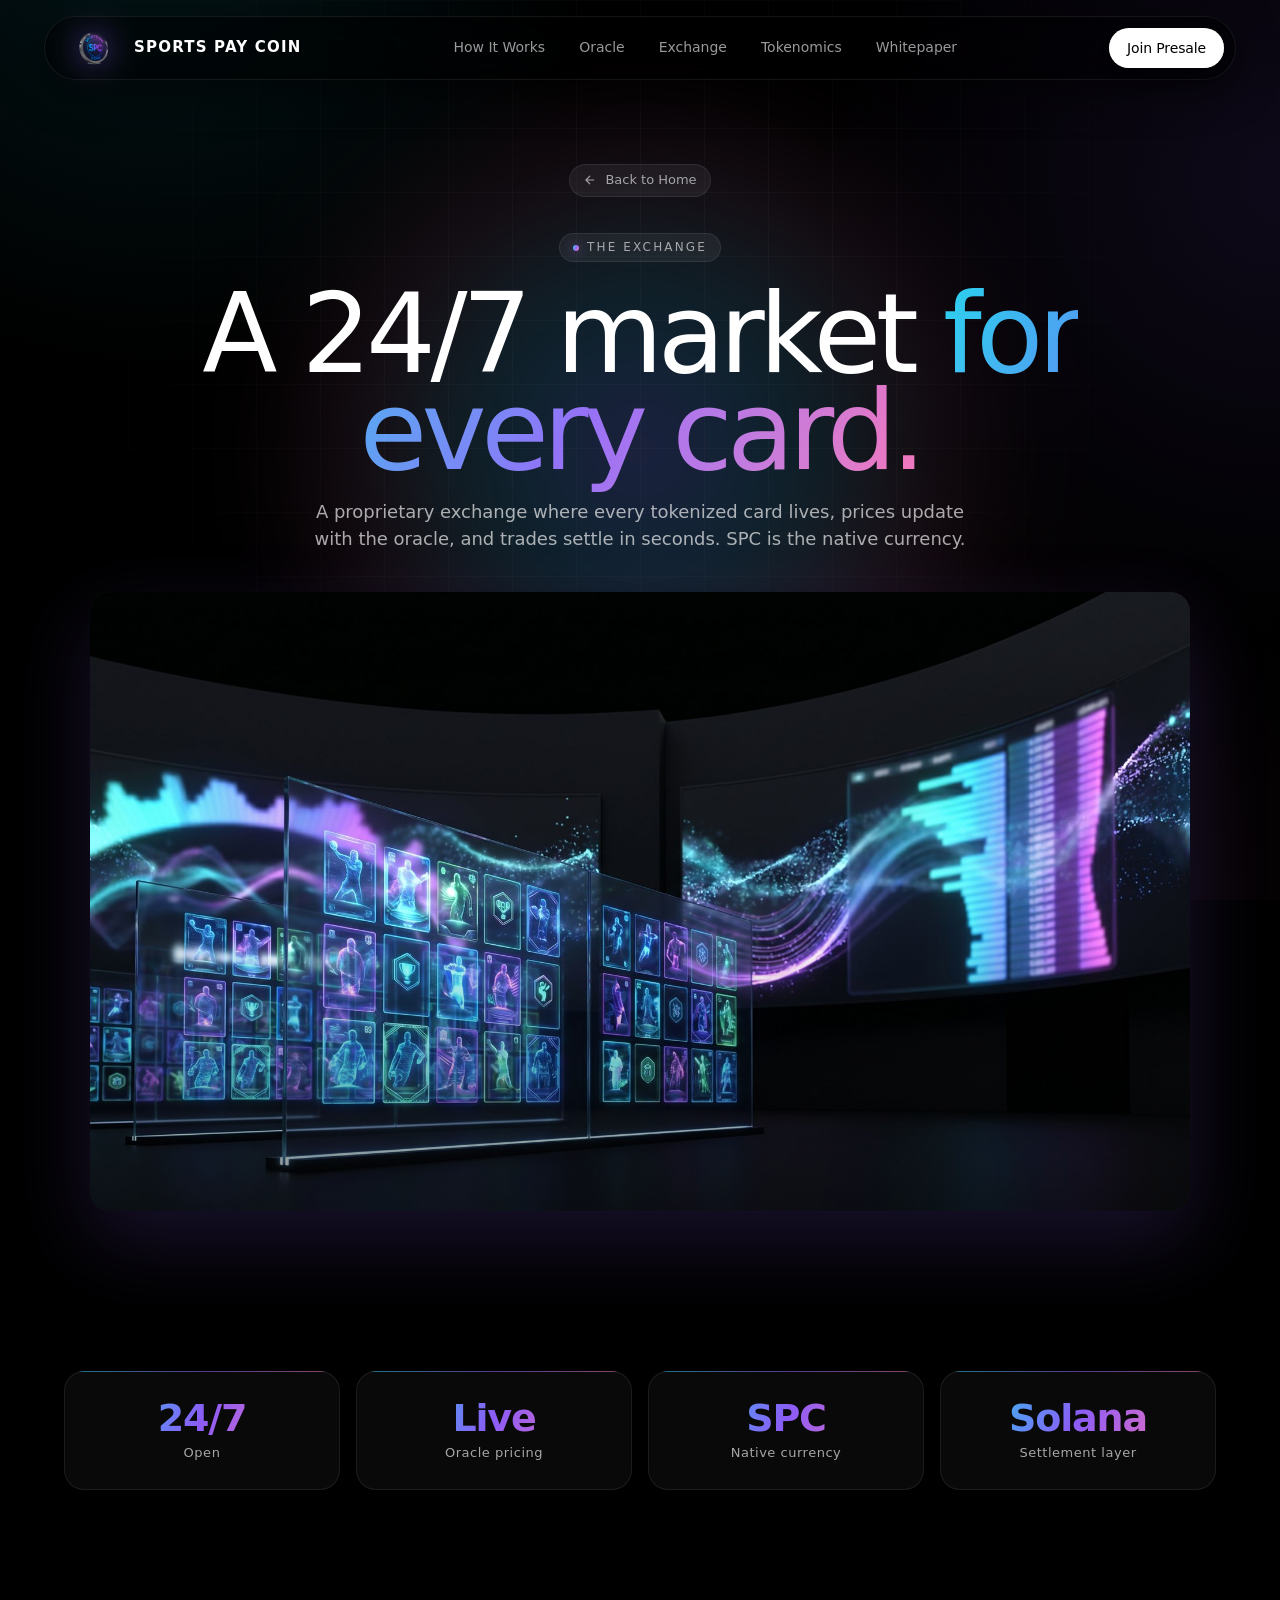
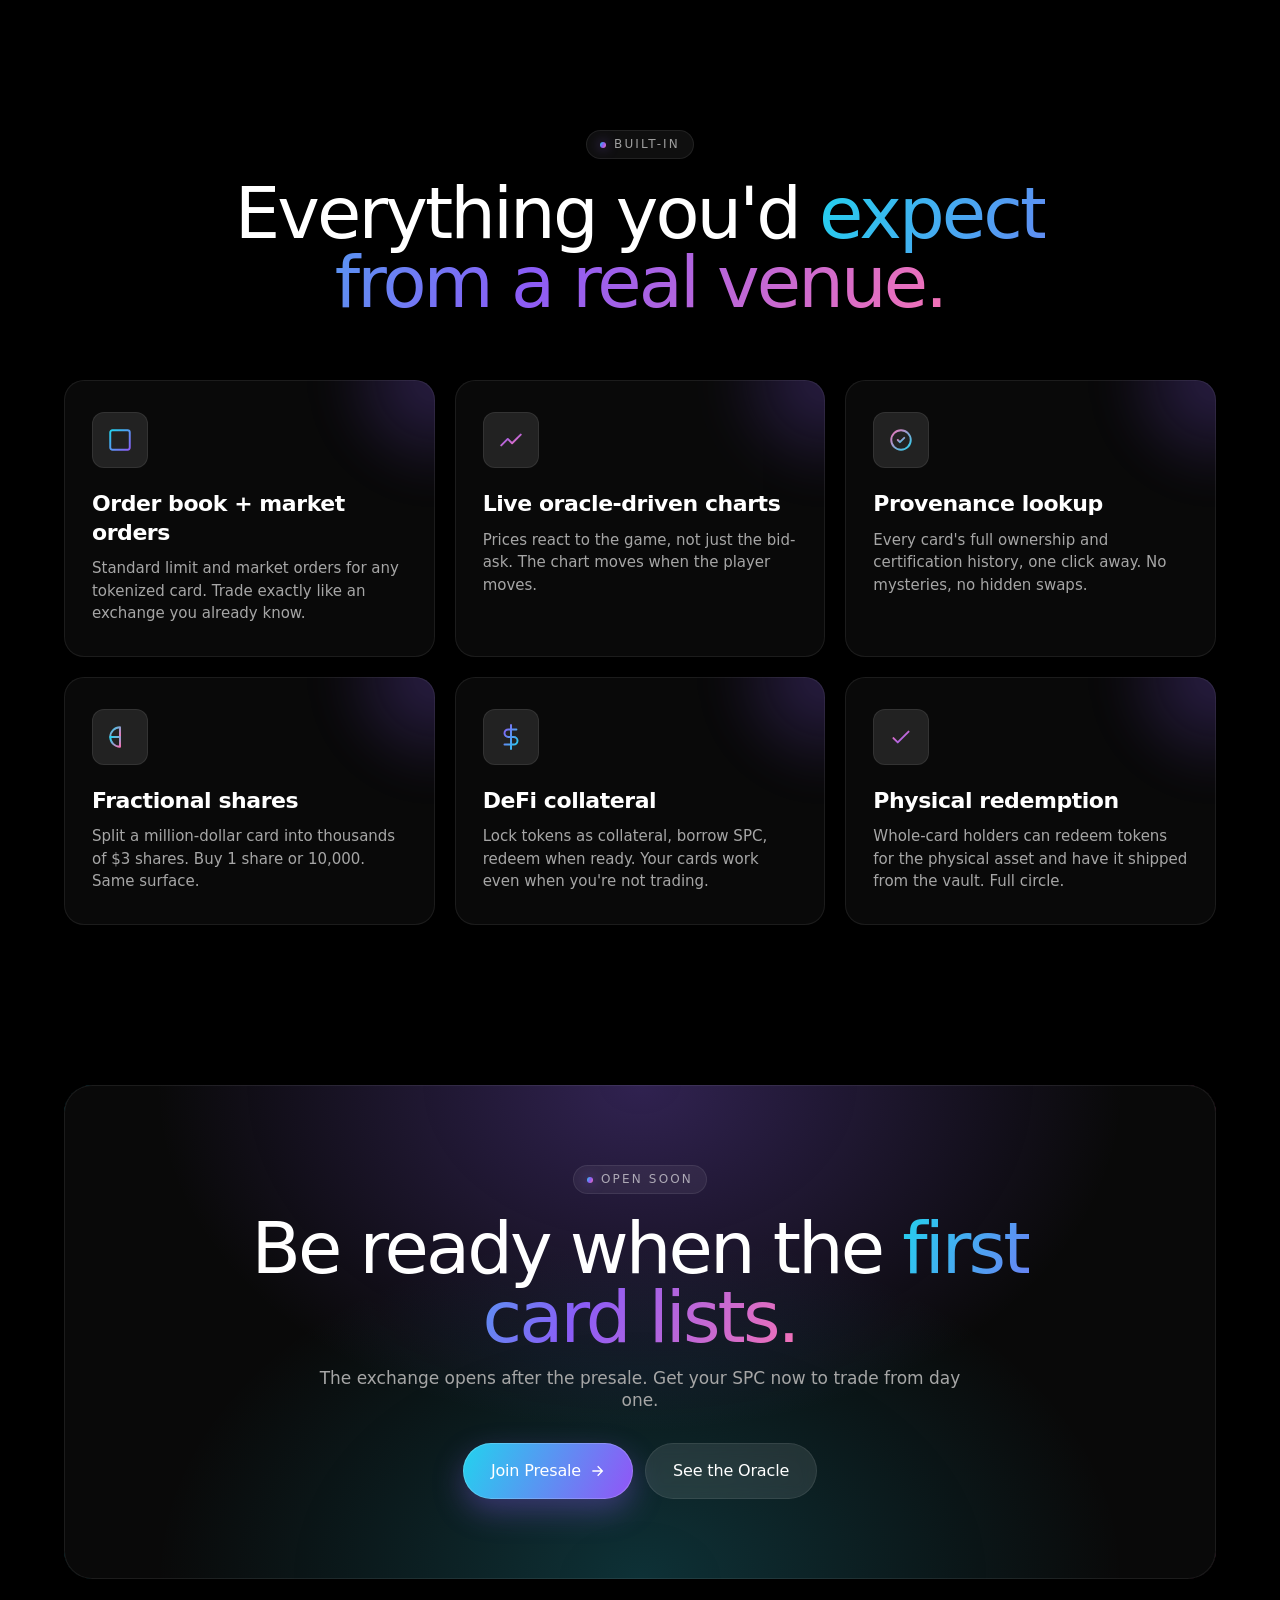
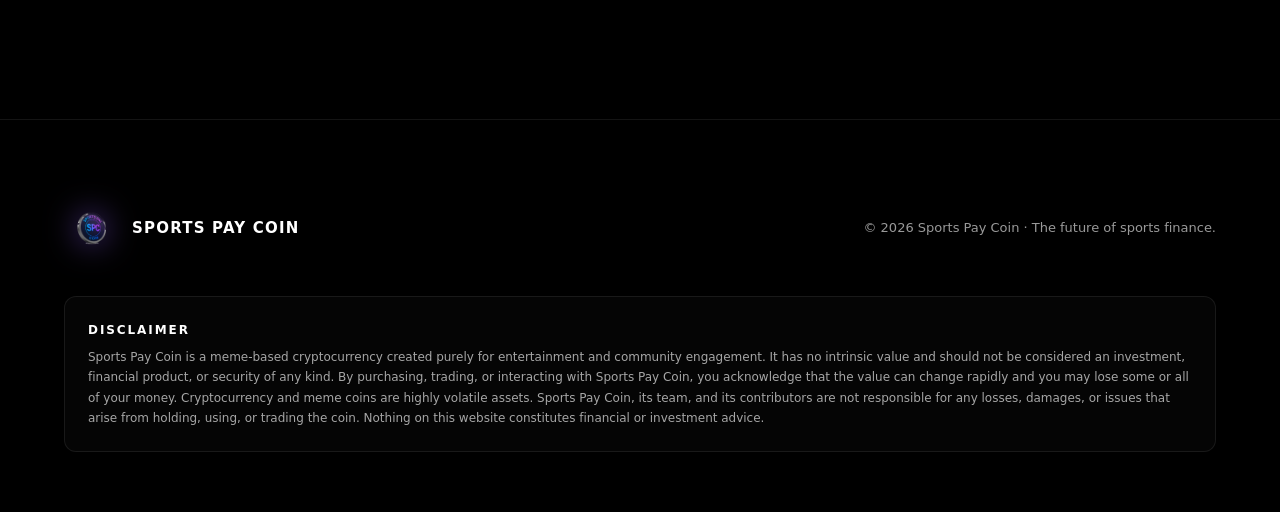
==== commit ad5bf181: "Remove all em dashes site-wide + drop LeBron mock trading UI - Replaced 40 em dashes across 8 HTML f" ====
--- a/exchange.html
+++ b/exchange.html
@@ -6,7 +6,7 @@
 <meta http-equiv="Content-Security-Policy" content="default-src 'self'; script-src 'self' 'unsafe-inline' https://unpkg.com; style-src 'self' 'unsafe-inline' https://fonts.googleapis.com; font-src 'self' https://fonts.gstatic.com; img-src 'self' https: data:; connect-src 'self' https://api.rss2json.com https://api.coingecko.com; object-src 'none'; base-uri 'self'; frame-ancestors 'none'; form-action 'self'; upgrade-insecure-requests" />
 <meta name="referrer" content="strict-origin-when-cross-origin" />
 <title>The Exchange | SportsPayCoin</title>
-<meta name="description" content="The Sports Pay Coin exchange — a 24/7 venue for tokenized sports cards. Fractional shares, instant settlement, live oracle-driven prices." />
+<meta name="description" content="The Sports Pay Coin exchange. A 24/7 venue for tokenized sports cards. Fractional shares, instant settlement, live oracle-driven prices." />
 <link rel="stylesheet" href="styles.css" />
 </head>
 <body>
@@ -78,72 +78,6 @@
   </div>
 </section>
 
-<!-- Mock trading interface -->
-<section>
-  <div class="container">
-    <div class="section-head reveal">
-      <span class="eyebrow"><span class="dot"></span>Trading UI Preview</span>
-      <h2 class="h-section">Built for <span class="gradient-text">speed.</span></h2>
-      <p class="lead">A clean, fast trading surface that feels like the apps you already use — without the wait times of the apps you don't.</p>
-    </div>
-
-    <div class="exchange-mock reveal">
-      <div class="exchange-mock-head">
-        <div class="exchange-mock-pair">
-          <div class="exchange-mock-pair-icon"></div>
-          <div>
-            <div class="exchange-mock-pair-name">LeBron James 03 Topps Chrome <span class="grade-pill">PSA 10</span></div>
-            <div class="exchange-mock-pair-sub">Tokenized · 50,000 shares · Vault #A14</div>
-          </div>
-        </div>
-        <div class="exchange-mock-status"><span class="live-dot"></span>Live</div>
-      </div>
-
-      <div class="exchange-mock-price-row">
-        <div>
-          <div class="exchange-mock-price">$847.20</div>
-          <div class="exchange-mock-change up">+12.4% · last 24h</div>
-        </div>
-        <div class="exchange-mock-meta">
-          <div class="meta-cell"><div class="meta-lbl">Floor</div><div class="meta-val">$3.04</div></div>
-          <div class="meta-cell"><div class="meta-lbl">24h Vol</div><div class="meta-val">$182K</div></div>
-          <div class="meta-cell"><div class="meta-lbl">Holders</div><div class="meta-val">2,847</div></div>
-        </div>
-      </div>
-
-      <div class="exchange-mock-chart">
-        <svg viewBox="0 0 800 200" preserveAspectRatio="none">
-          <defs>
-            <linearGradient id="exgrad-area" x1="0" y1="0" x2="0" y2="1">
-              <stop offset="0%" stop-color="#22d3ee" stop-opacity="0.4"/>
-              <stop offset="100%" stop-color="#8b5cf6" stop-opacity="0"/>
-            </linearGradient>
-            <linearGradient id="exgrad-line" x1="0" y1="0" x2="1" y2="0">
-              <stop offset="0%" stop-color="#22d3ee"/>
-              <stop offset="50%" stop-color="#8b5cf6"/>
-              <stop offset="100%" stop-color="#f472b6"/>
-            </linearGradient>
-          </defs>
-          <path d="M 0 150 C 80 145, 120 130, 180 120 C 240 110, 280 135, 340 130 C 400 125, 440 90, 500 80 C 560 70, 600 95, 660 85 C 720 75, 760 50, 800 40 L 800 200 L 0 200 Z" fill="url(#exgrad-area)"/>
-          <path d="M 0 150 C 80 145, 120 130, 180 120 C 240 110, 280 135, 340 130 C 400 125, 440 90, 500 80 C 560 70, 600 95, 660 85 C 720 75, 760 50, 800 40" fill="none" stroke="url(#exgrad-line)" stroke-width="2.5" stroke-linecap="round"/>
-          <circle cx="800" cy="40" r="6" fill="#22d3ee" opacity="0.3"/>
-          <circle cx="800" cy="40" r="3" fill="#fff"/>
-        </svg>
-      </div>
-
-      <div class="exchange-mock-actions">
-        <button class="exchange-mock-btn buy" type="button">Buy share</button>
-        <button class="exchange-mock-btn sell" type="button">Sell share</button>
-        <button class="exchange-mock-btn ghost" type="button">View card</button>
-      </div>
-
-      <div class="exchange-mock-footer">
-        Demo preview · Live exchange launches after presale
-      </div>
-    </div>
-  </div>
-</section>
-
 <!-- Features -->
 <section>
   <div class="container">
@@ -194,7 +128,7 @@
           </svg>
         </div>
         <h3>Fractional shares</h3>
-        <p>Split a million-dollar card into thousands of $3 shares. Buy 1 share or 10,000 — same surface.</p>
+        <p>Split a million-dollar card into thousands of $3 shares. Buy 1 share or 10,000. Same surface.</p>
       </div>
 
       <div class="feature-card reveal">
@@ -216,7 +150,7 @@
           </svg>
         </div>
         <h3>Physical redemption</h3>
-        <p>Whole-card holders can redeem tokens for the physical asset and have it shipped from the vault — full circle.</p>
+        <p>Whole-card holders can redeem tokens for the physical asset and have it shipped from the vault. Full circle.</p>
       </div>
     </div>
   </div>
--- a/styles.css
+++ b/styles.css
@@ -41,7 +41,7 @@
 
   /* Spacing */
   --container: 1200px;
-  --section-y: 120px;
+  --section-y: 80px;
 
   /* Radius */
   --r-sm: 8px;
@@ -1756,7 +1756,7 @@
    ========================================================= */
 
 @media (max-width: 980px) {
-  :root { --section-y: 80px; }
+  :root { --section-y: 60px; }
   .howto-grid, .vision-grid, .tokenomics-teaser, .dist-grid, .econ-grid { grid-template-columns: 1fr; gap: 28px; }
   .feature-grid, .specs-grid, .phases, .utility-grid { grid-template-columns: repeat(2, 1fr); }
   .stats-row { grid-template-columns: 1fr; }
@@ -1770,7 +1770,7 @@
 }
 
 @media (max-width: 600px) {
-  :root { --section-y: 60px; }
+  :root { --section-y: 44px; }
   .feature-grid, .specs-grid, .phases, .utility-grid { grid-template-columns: 1fr; }
   .countdown-grid { grid-template-columns: repeat(2, 1fr); }
   .container { padding: 0 18px; }
@@ -1805,7 +1805,7 @@
   box-shadow: inset 0 0 0 1px var(--hairline);
 }
 .wp-section {
-  padding: 56px 0;
+  padding: 40px 0;
 }
 .wp-section + .wp-section {
   border-top: 1px solid var(--hairline);
@@ -2544,7 +2544,7 @@
   grid-template-columns: auto 1fr;
   gap: 40px;
   align-items: flex-start;
-  padding: 56px 0;
+  padding: 40px 0;
   border-top: 1px solid var(--hairline);
 }
 .benefit-row.reverse {
